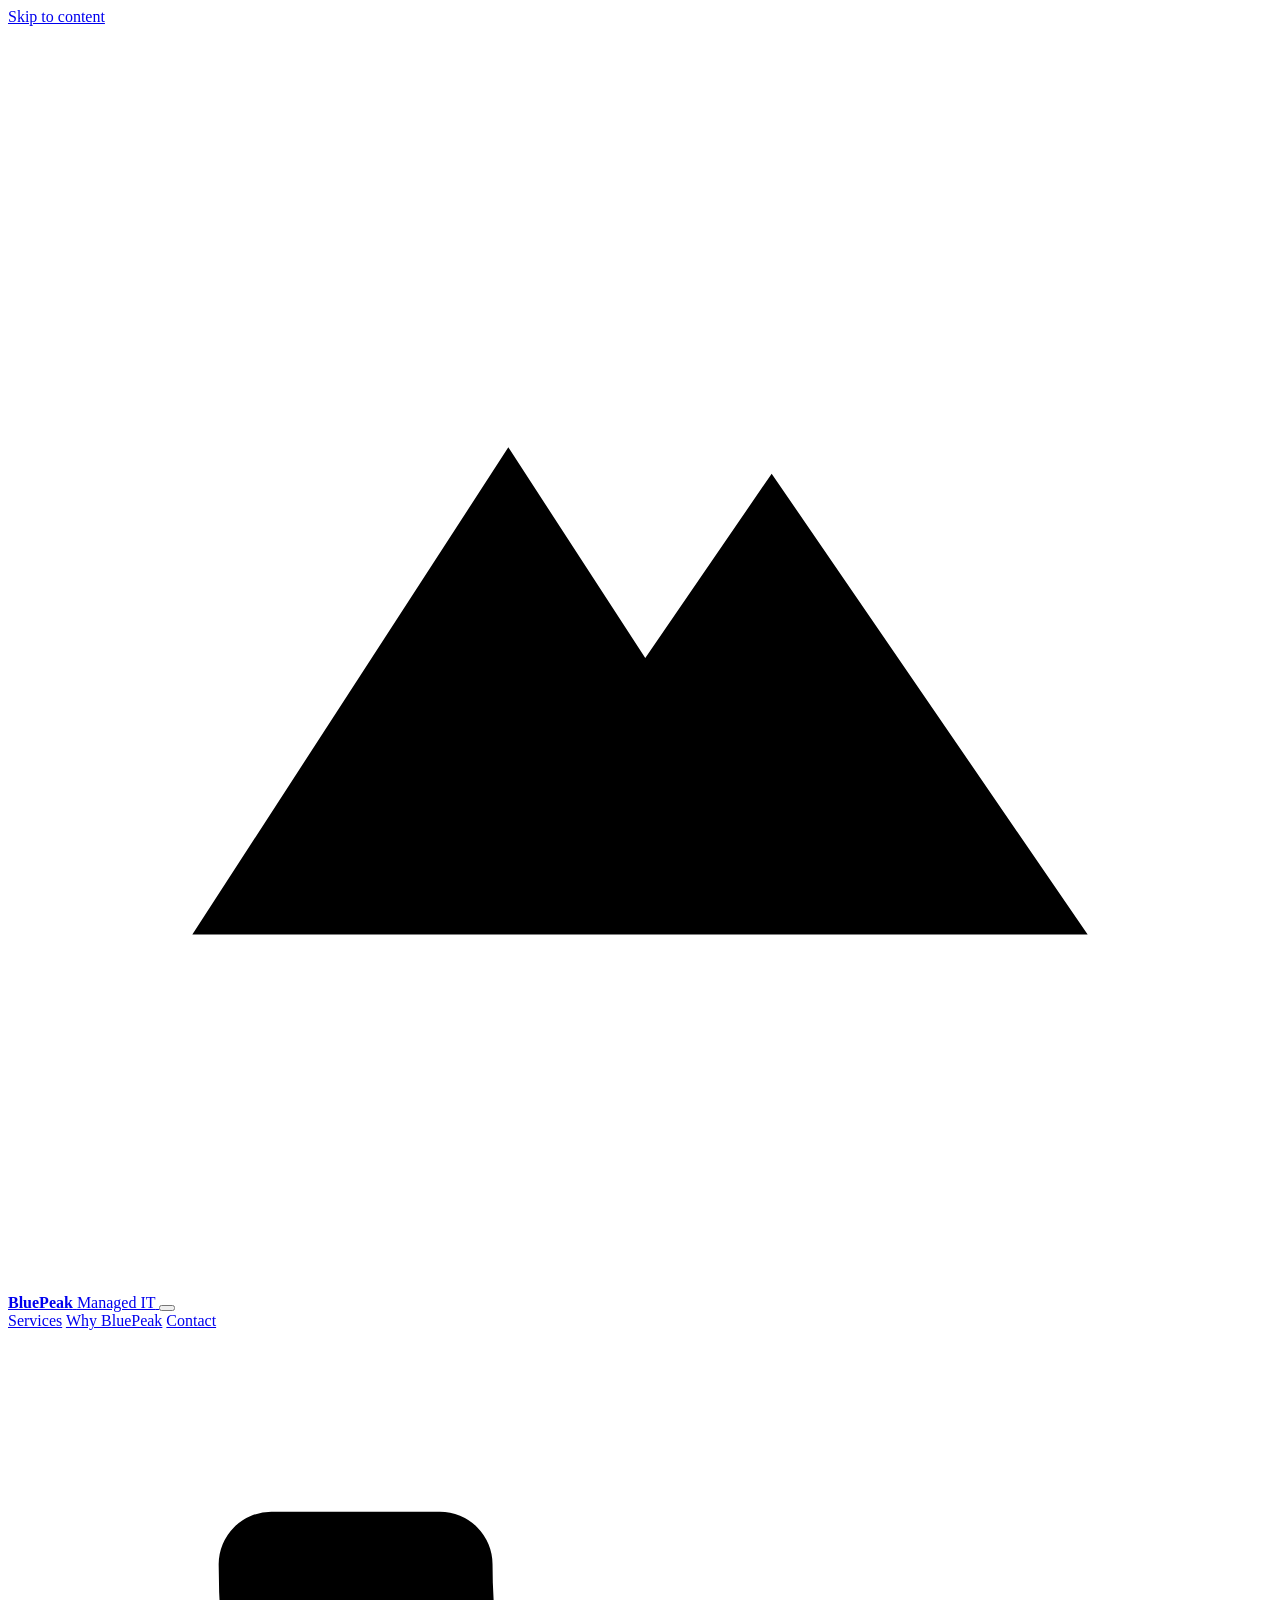
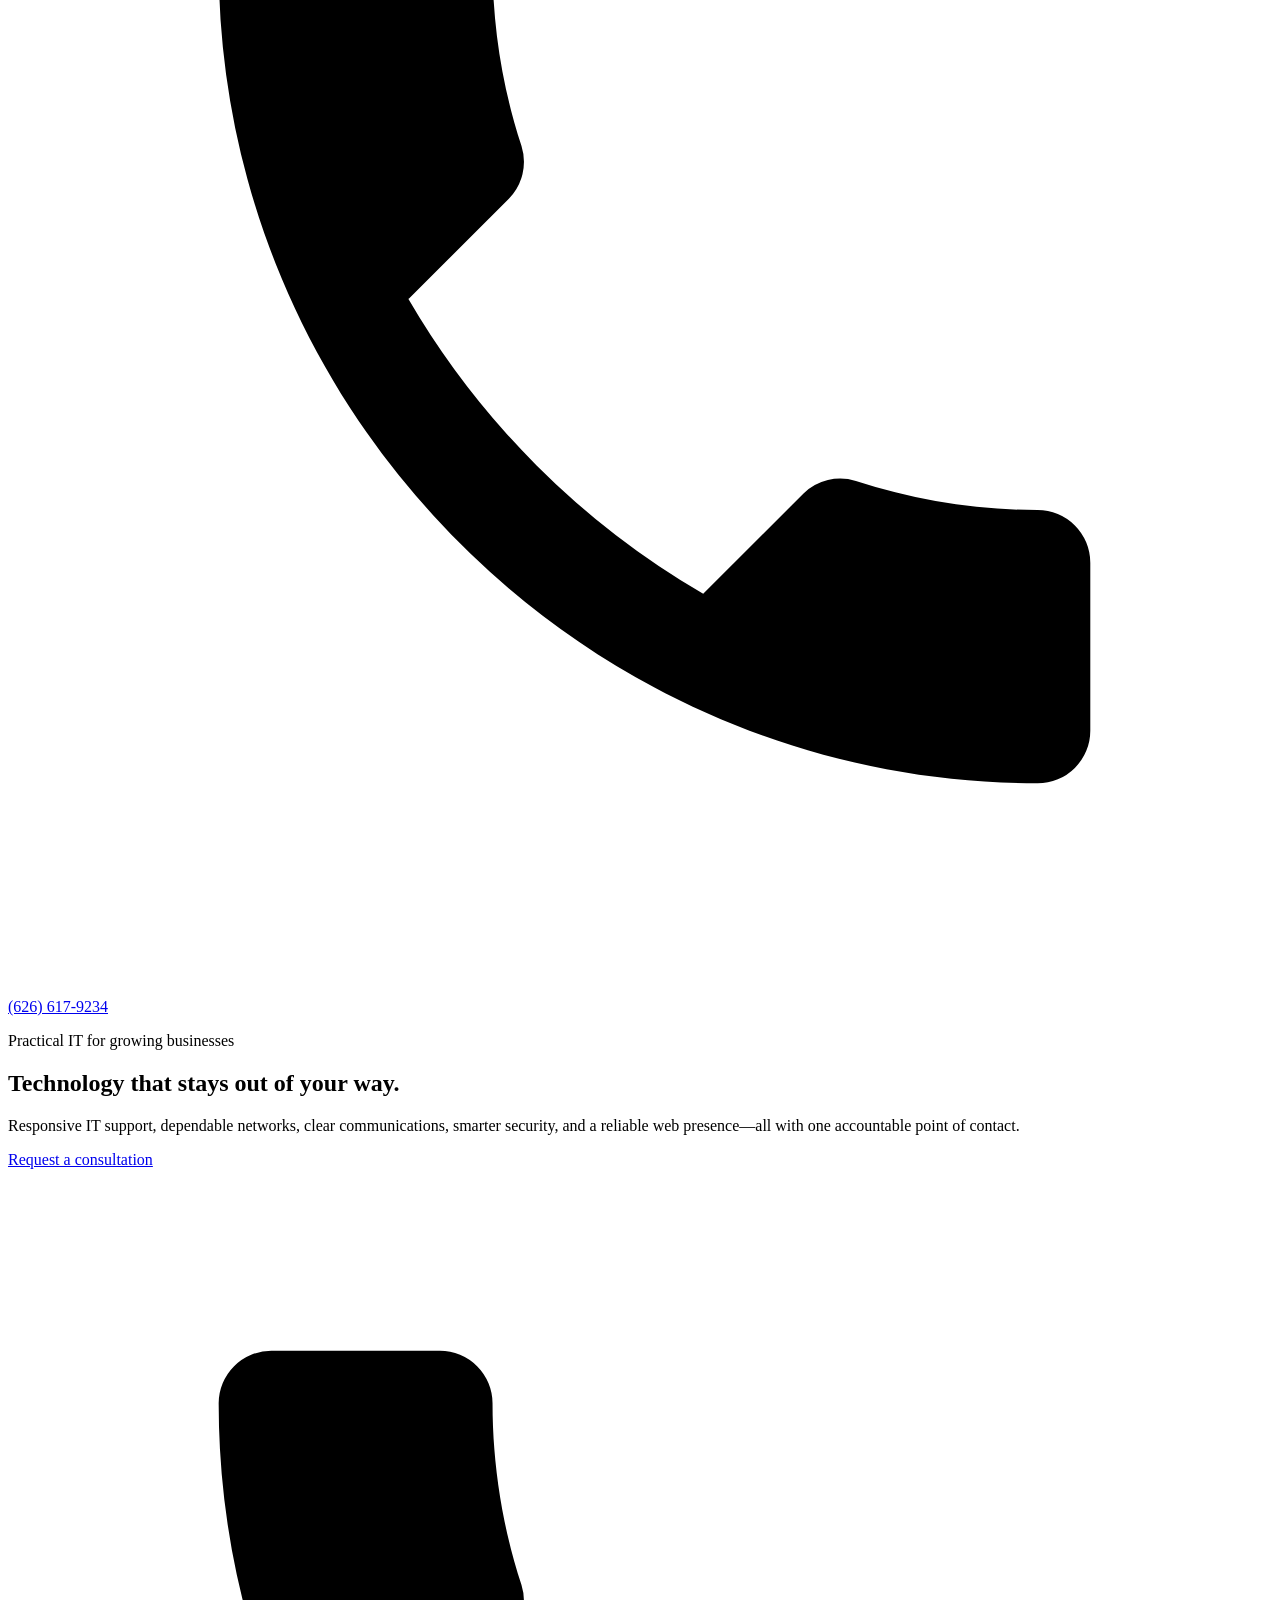
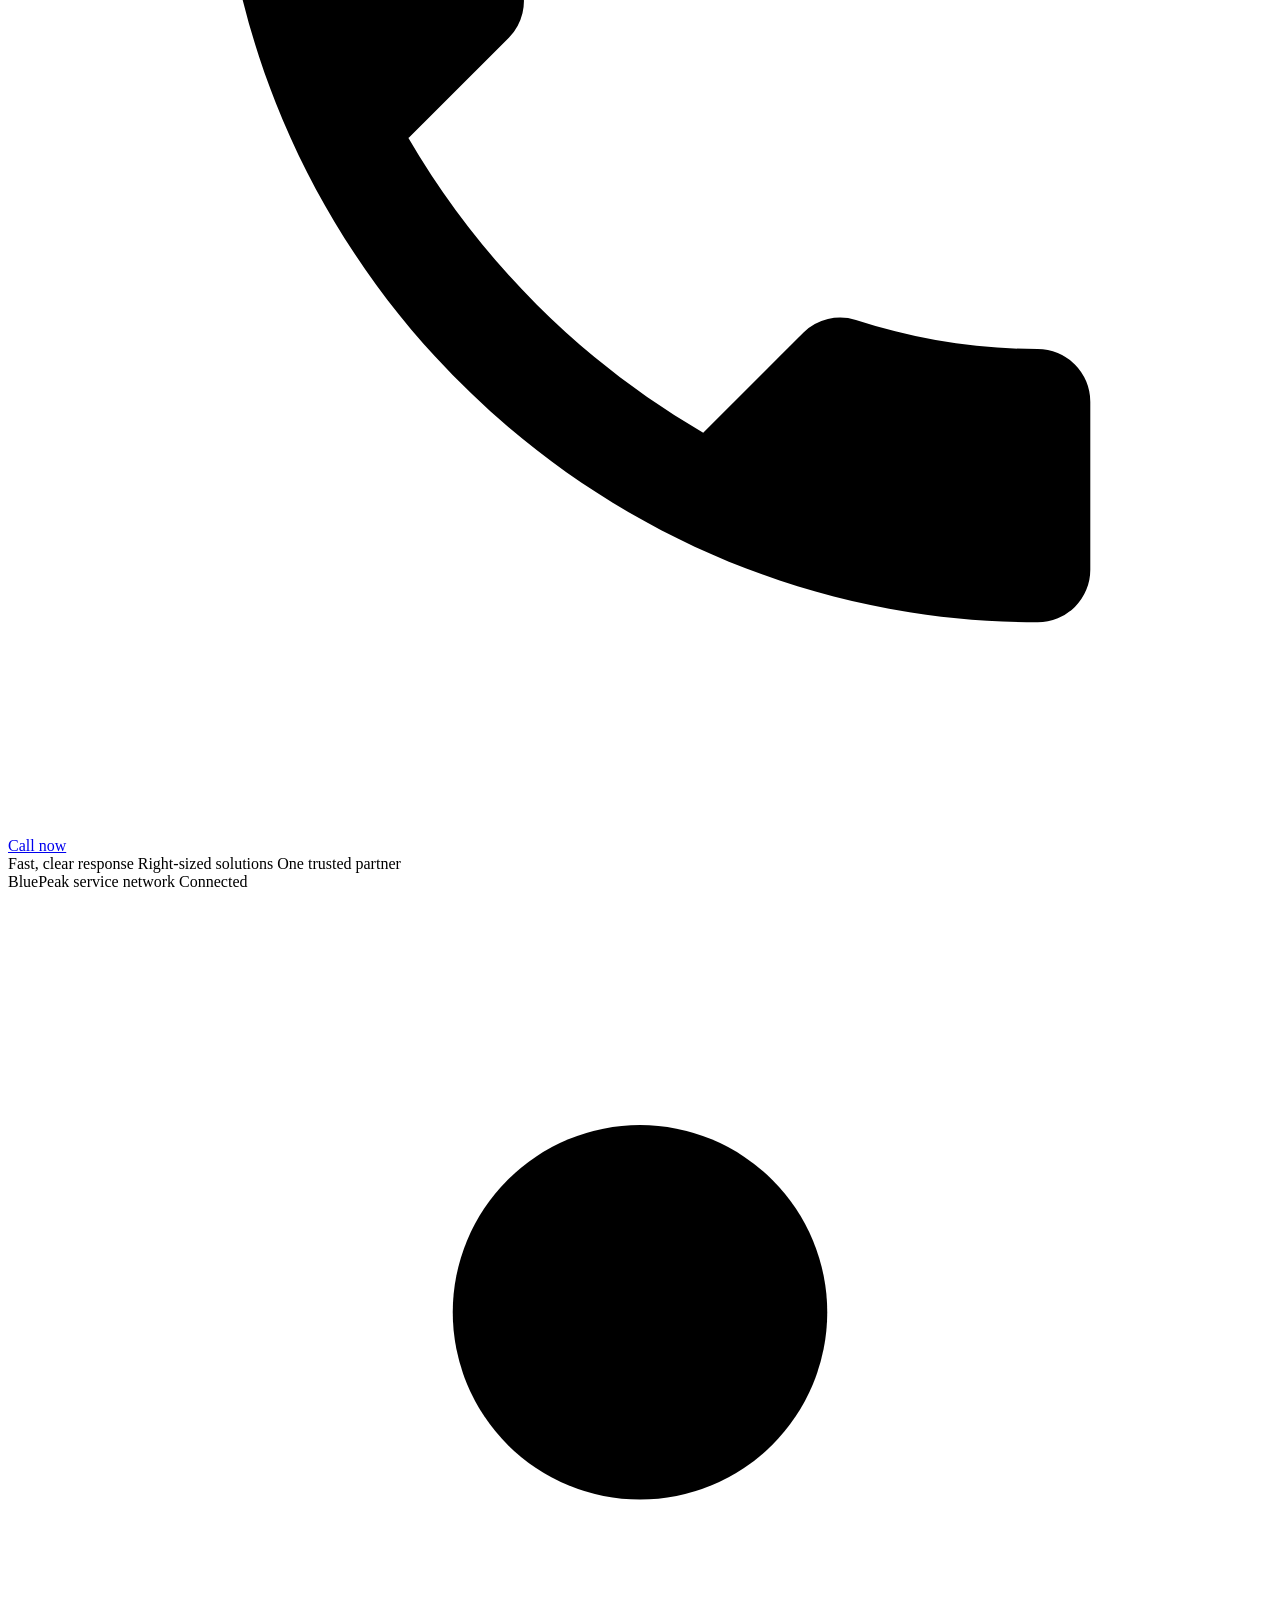
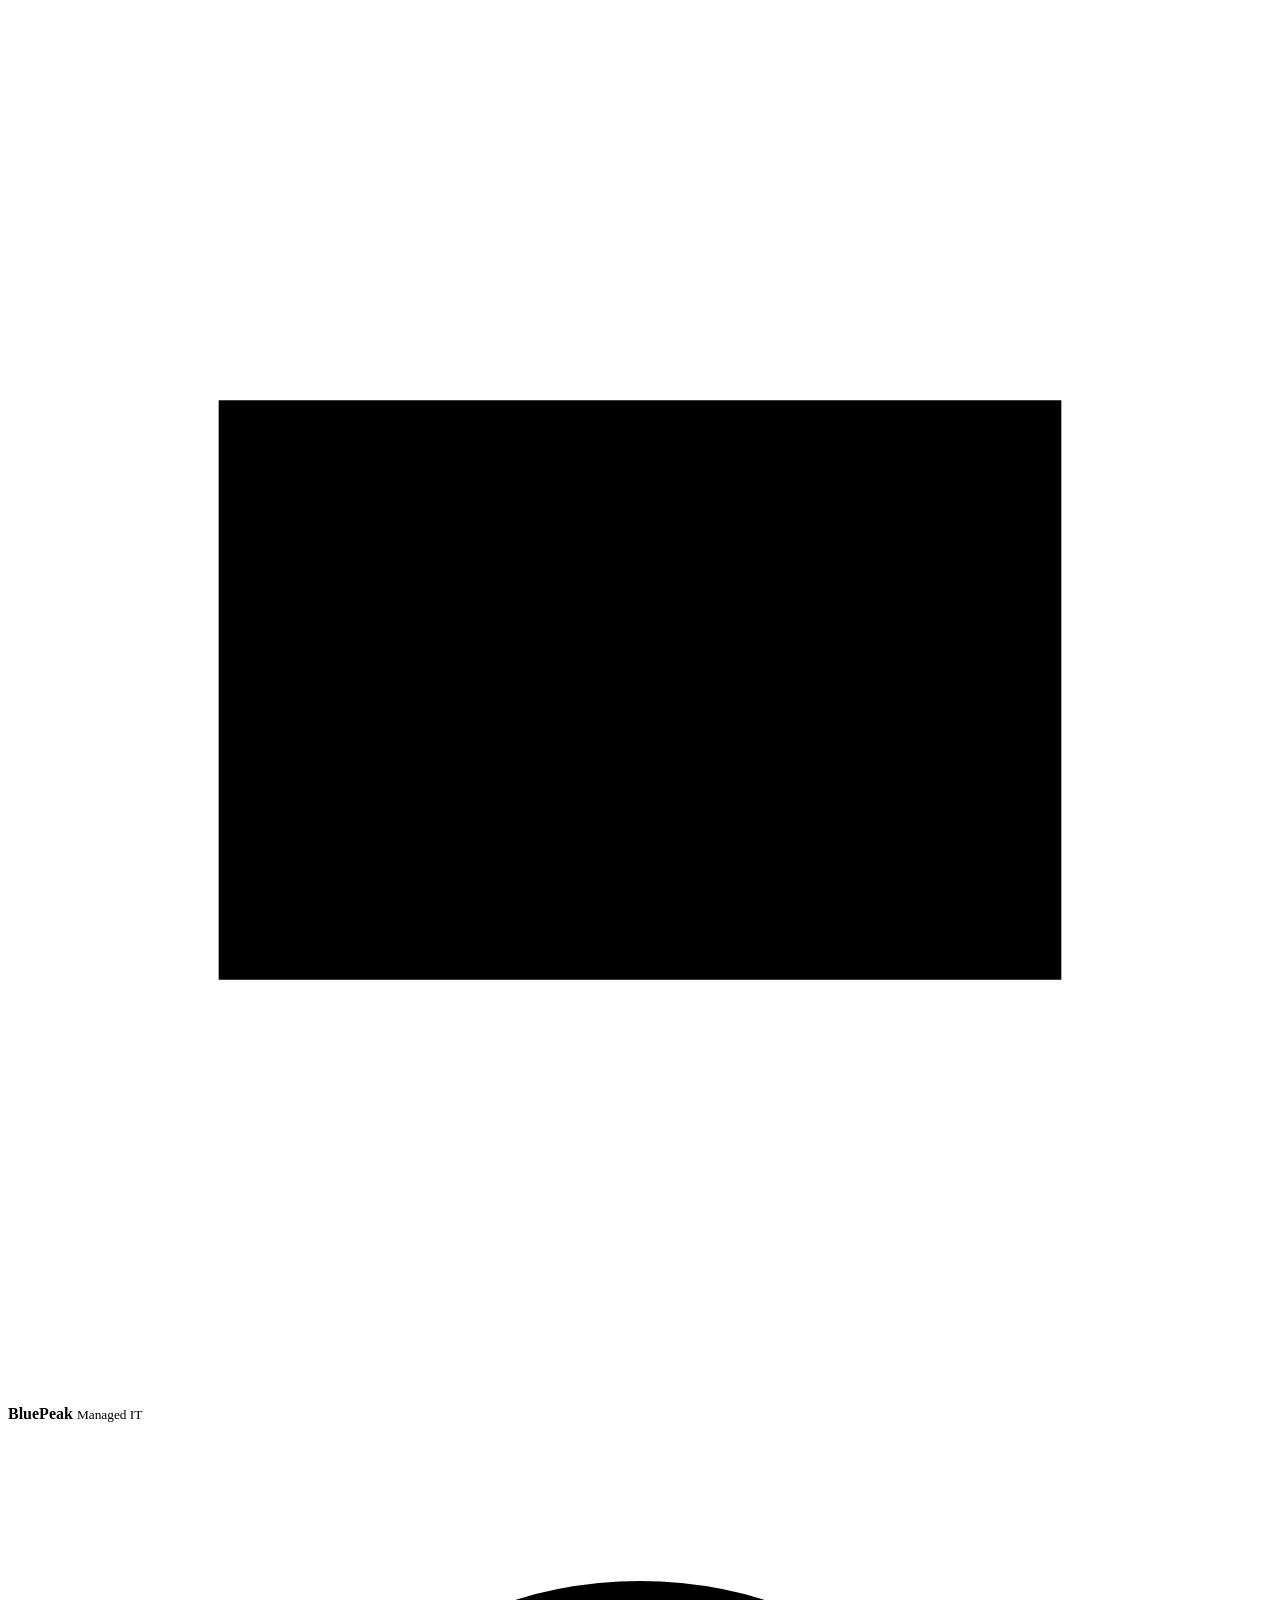
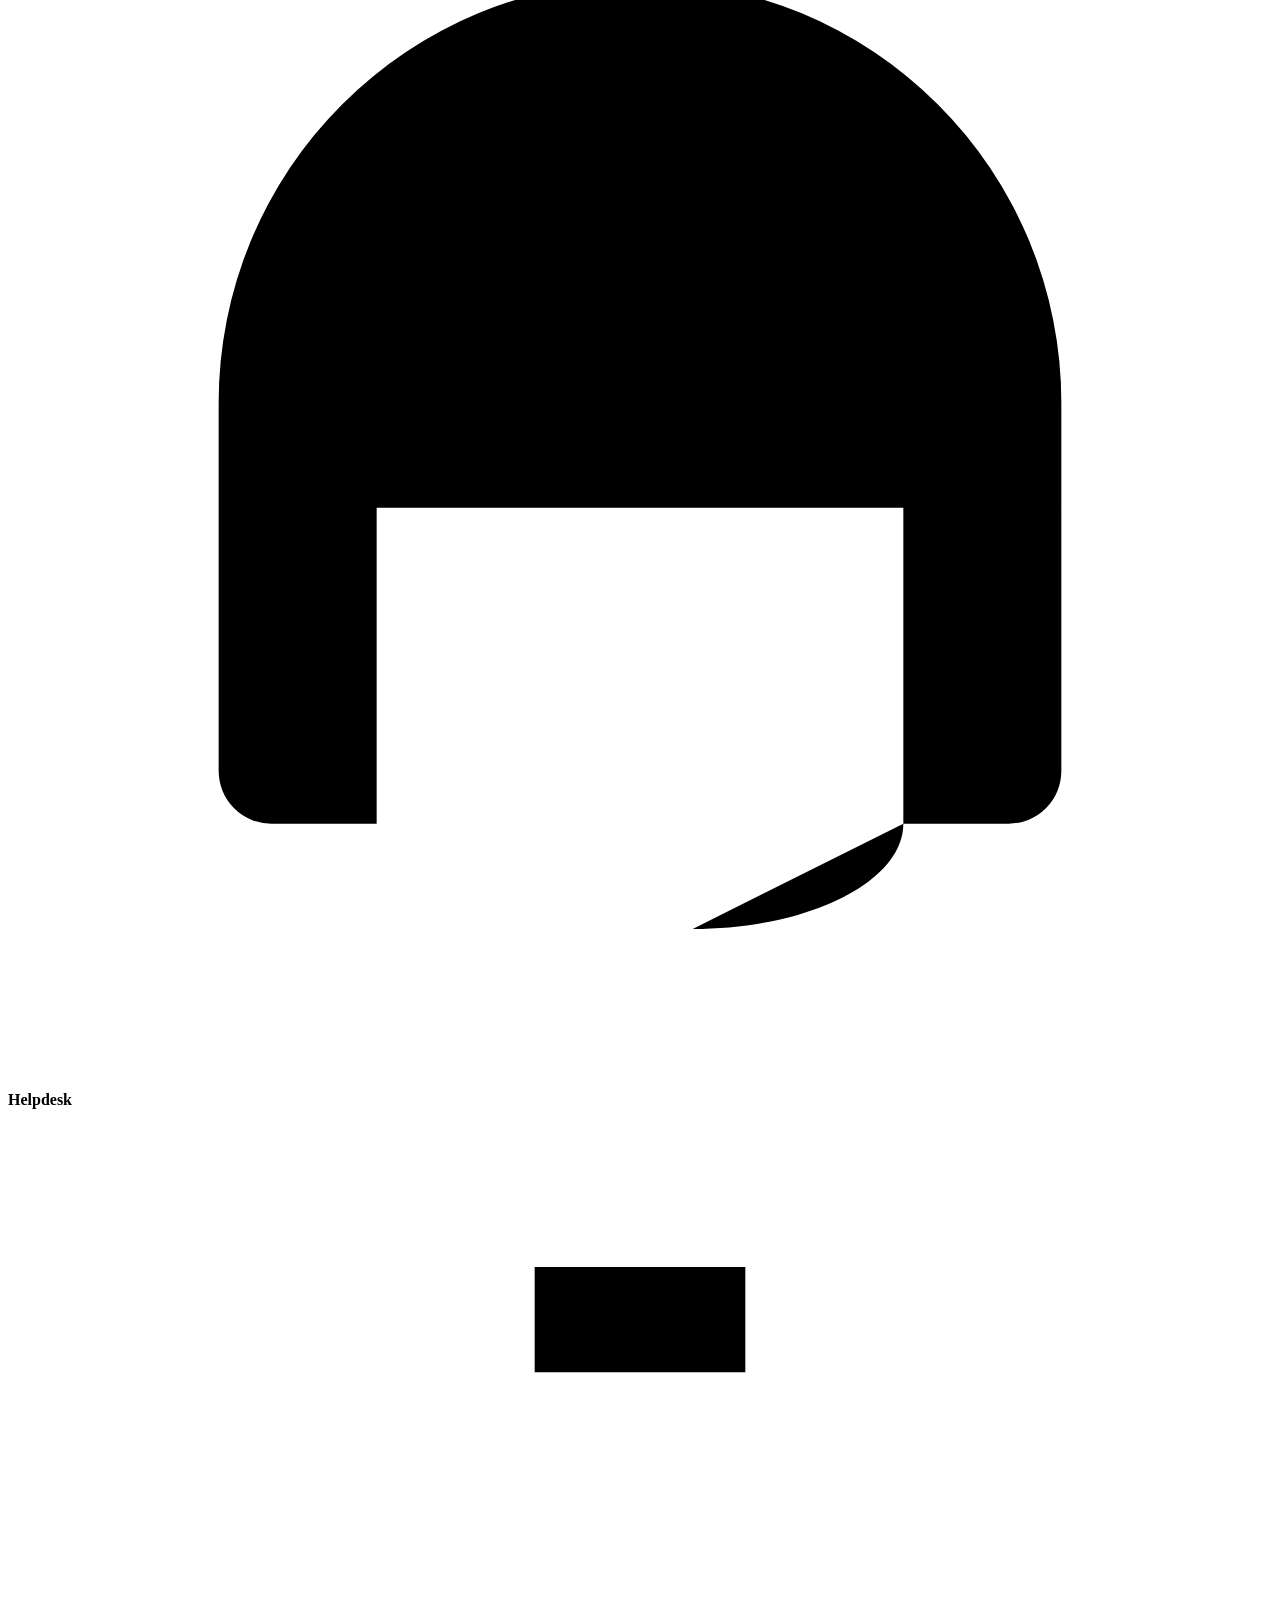
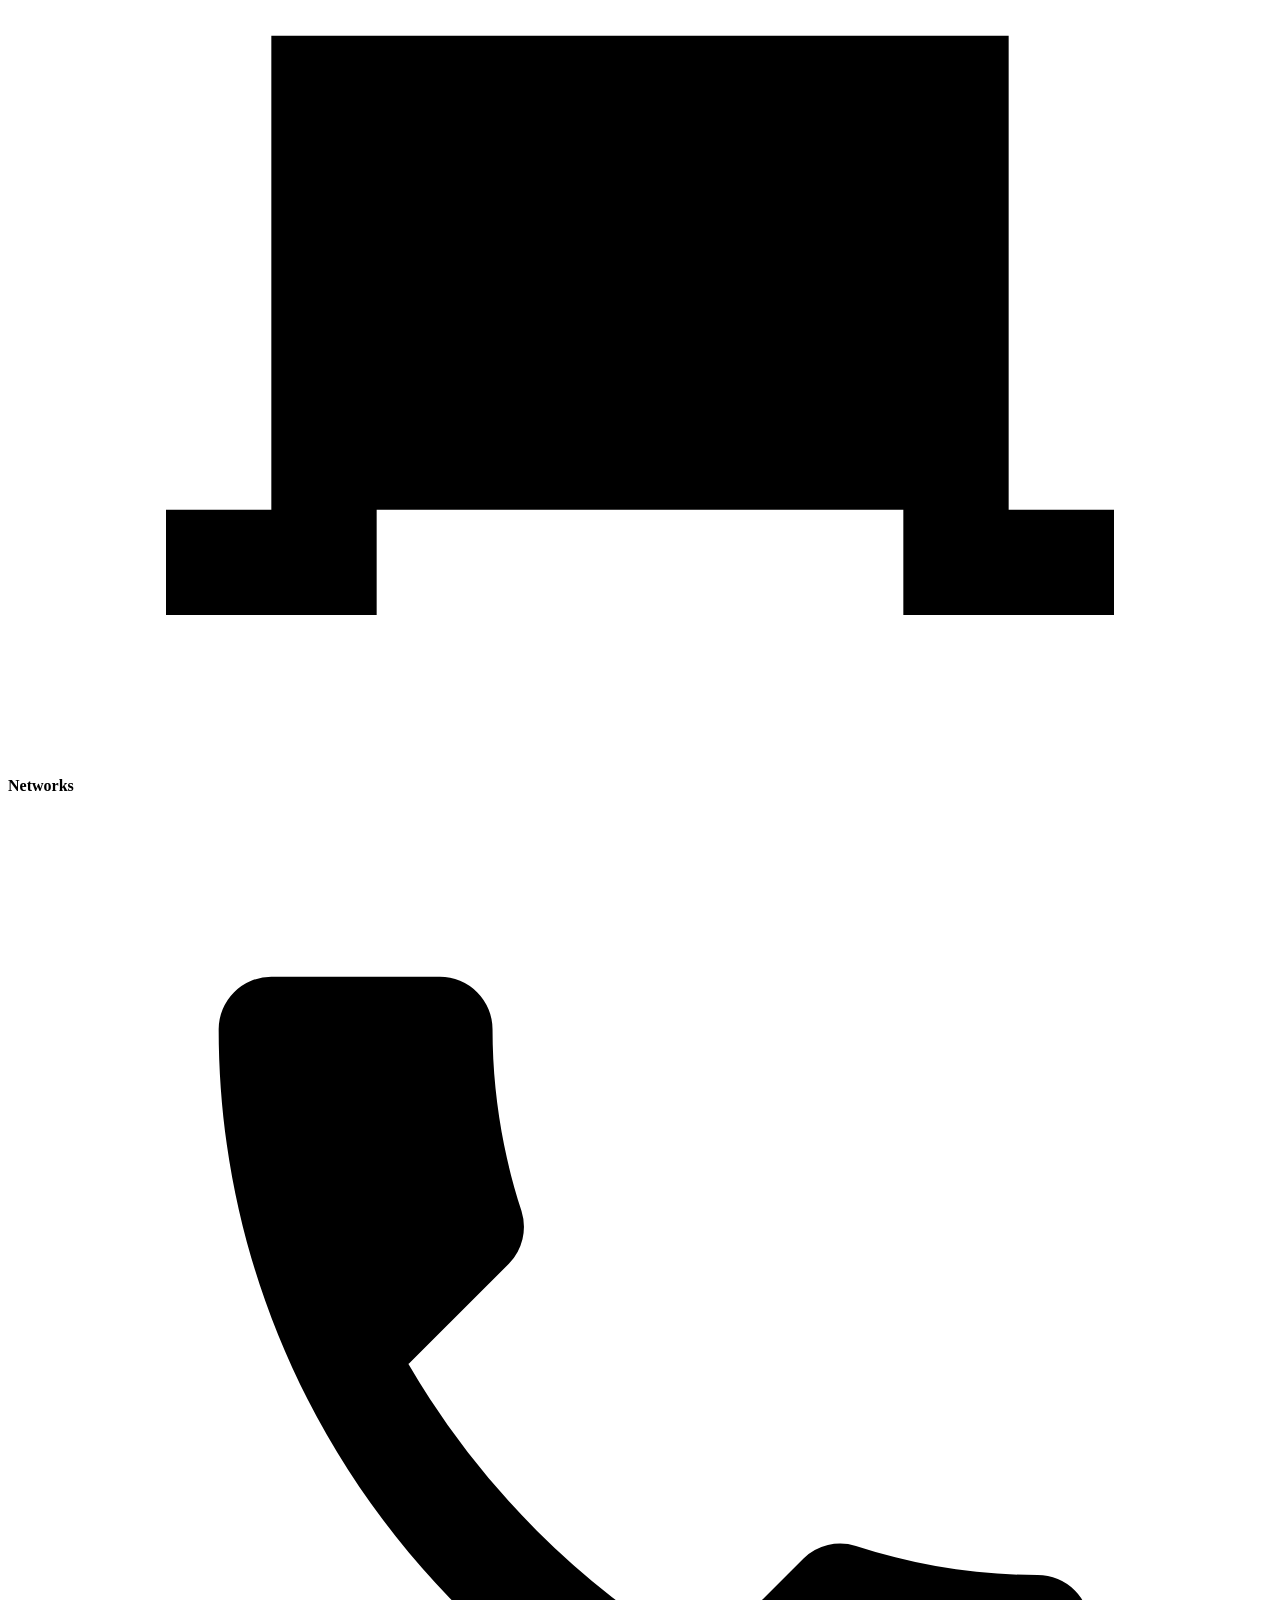
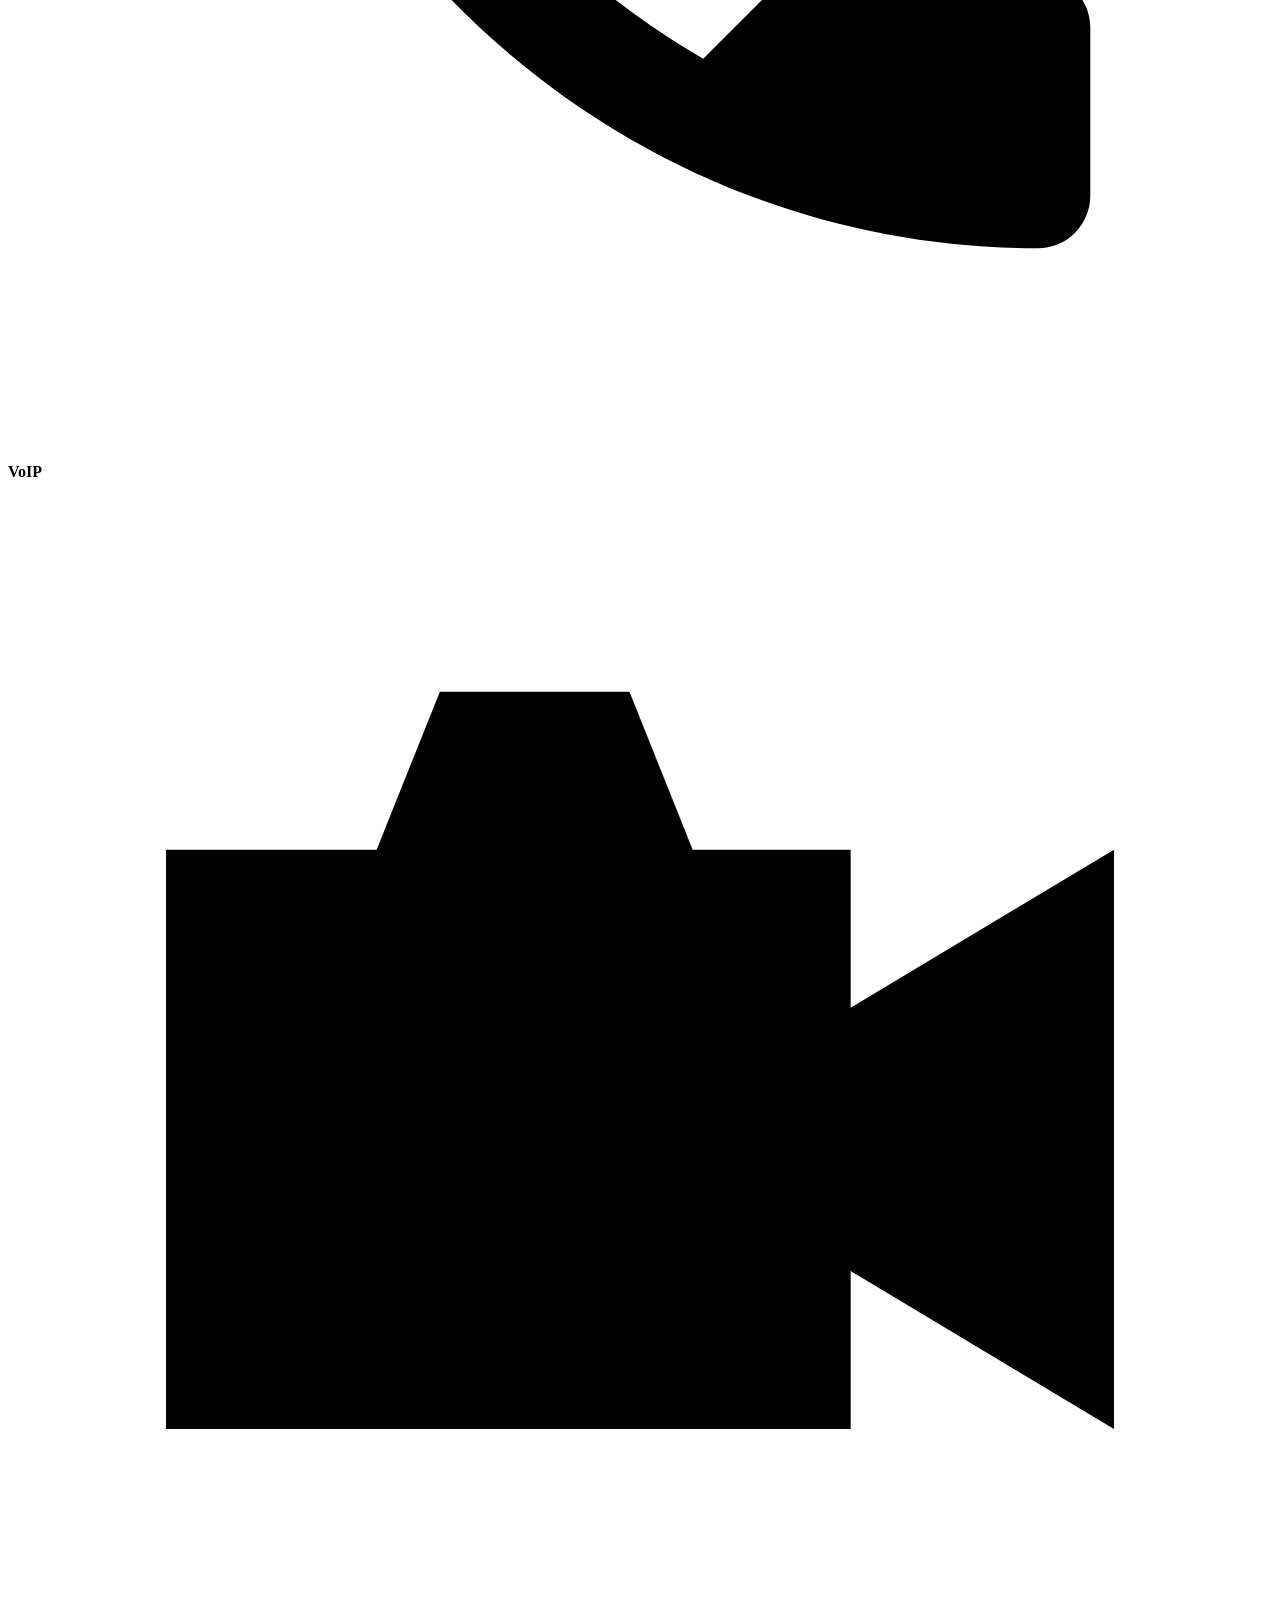
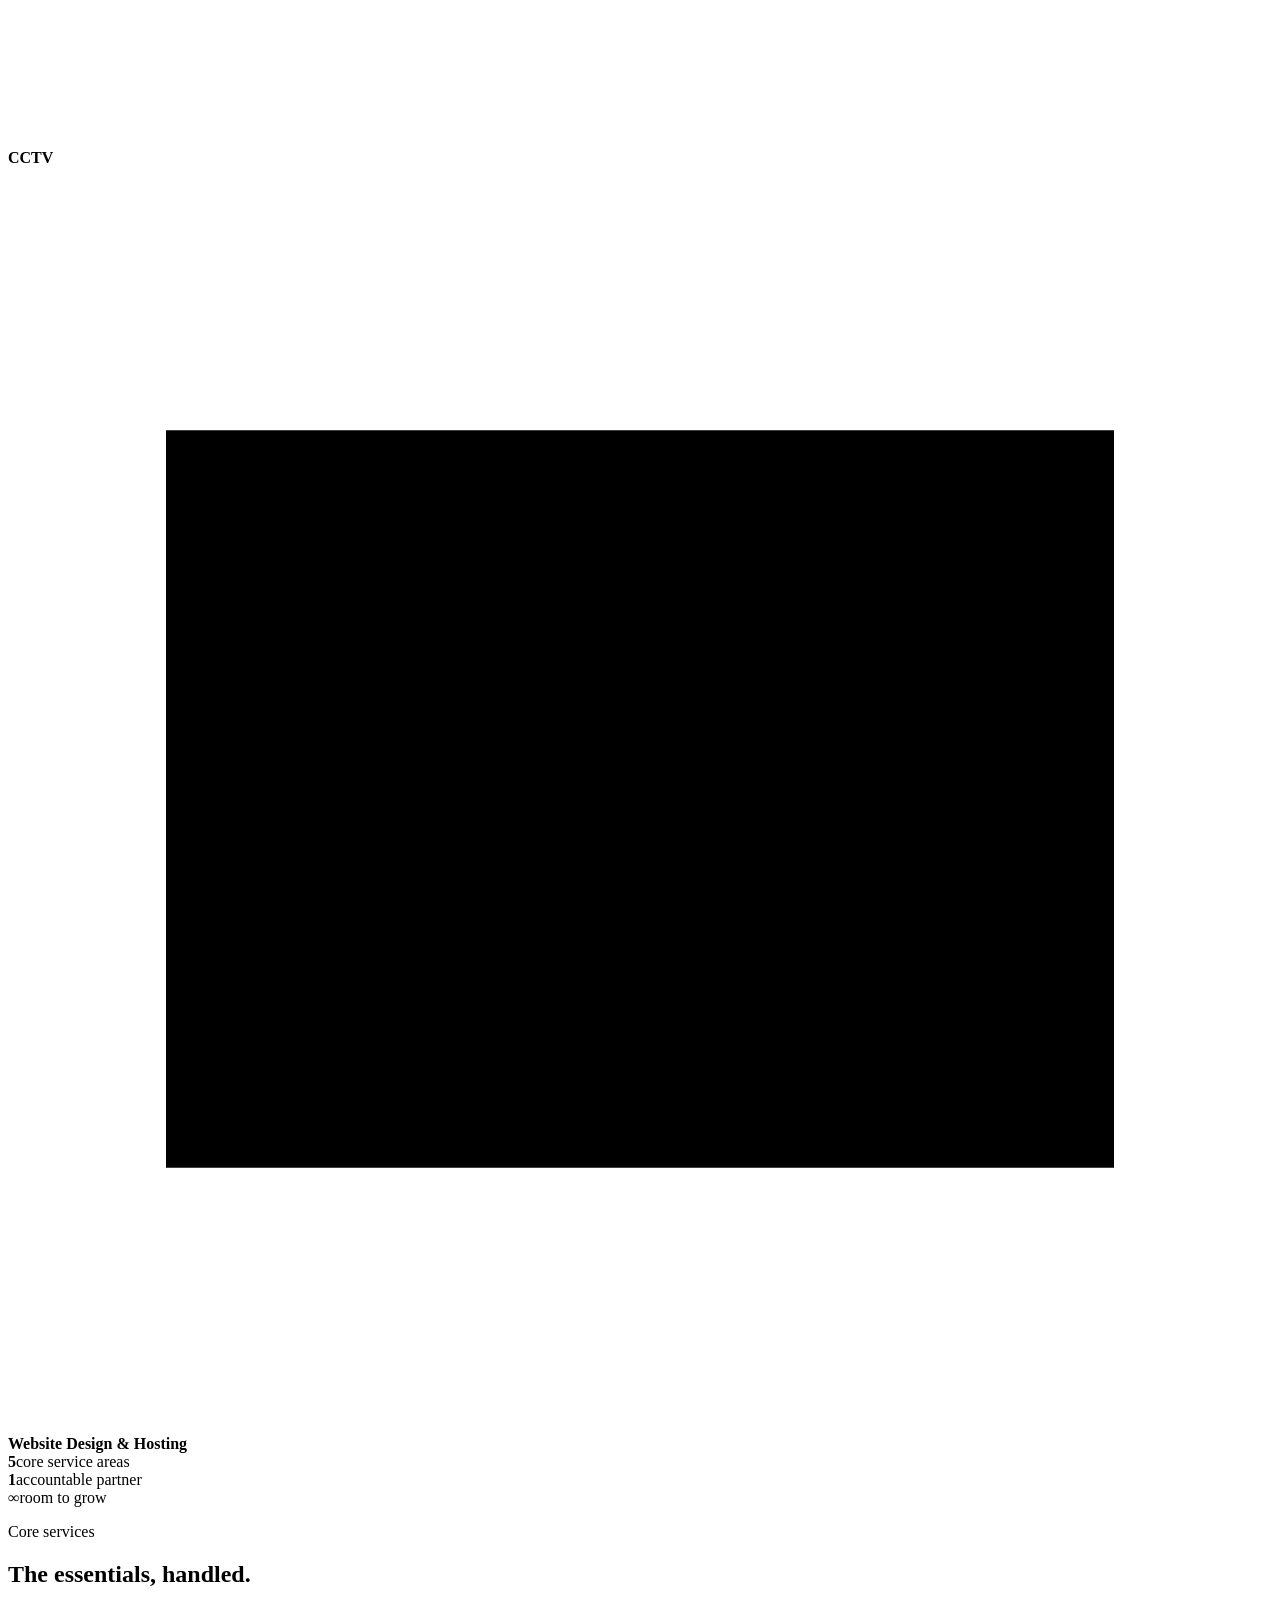
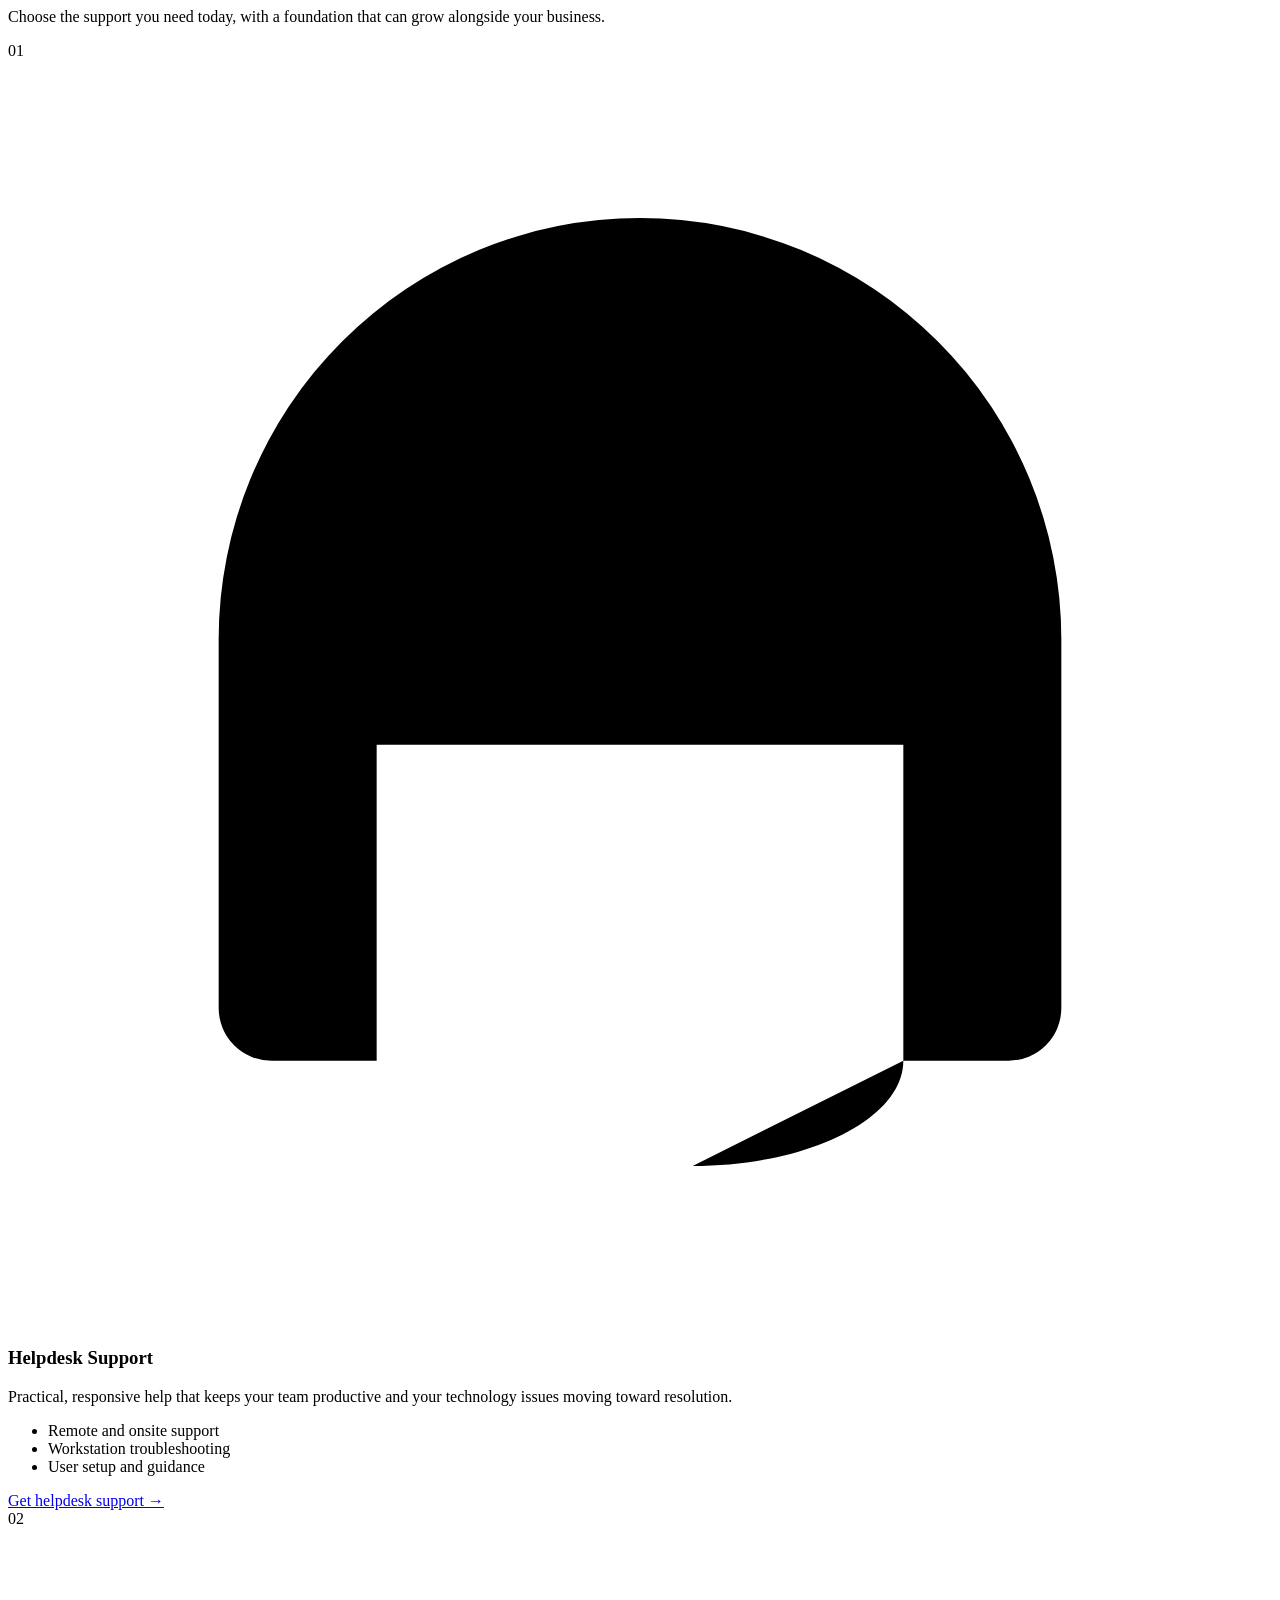
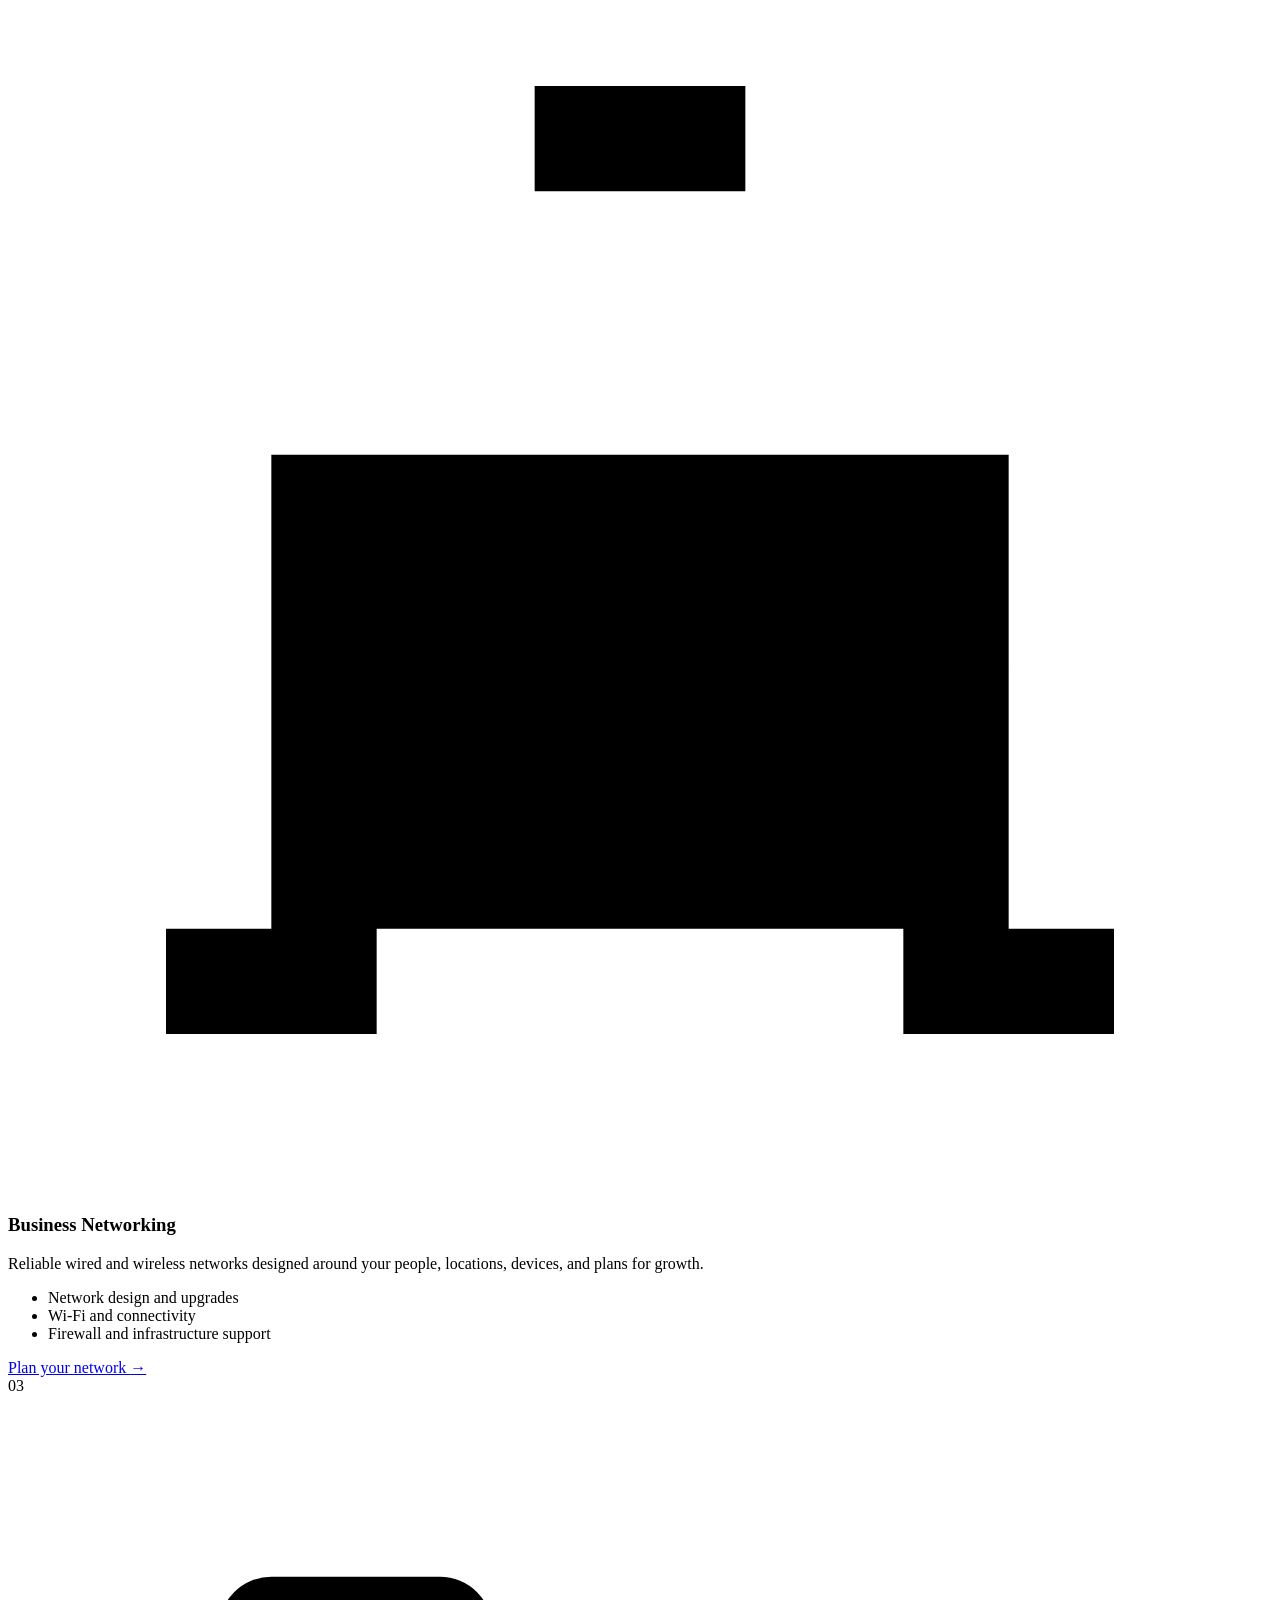
==== index.html @ f033c890 "Add BluePeak website" ====
<!doctype html>
<html lang="en">
  <head>
    <meta charset="UTF-8" />
    <meta name="viewport" content="width=device-width, initial-scale=1.0" />
    <meta
      name="description"
      content="BluePeak Managed IT LLC provides helpdesk, business networking, VoIP phones, CCTV/security cameras, and website design and hosting."
    />
    <meta name="theme-color" content="#07162d" />
    <title>BluePeak Managed IT LLC | Business Technology That Works</title>
    <link rel="icon" href="favicon.svg" type="image/svg+xml" />
    <link rel="alternate icon" href="favicon.ico" />
    <link rel="apple-touch-icon" href="apple-touch-icon.png" />
    <link rel="stylesheet" href="styles.css" />
    <script src="script.js" defer></script>
  </head>
  <body>
    <a class="skip-link" href="#main">Skip to content</a>

    <header class="site-header" id="top">
      <div class="shell nav-wrap">
        <a class="brand" href="#top" aria-label="BluePeak Managed IT home">
          <span class="brand-mark" aria-hidden="true">
            <svg viewBox="0 0 48 48" role="img">
              <path d="M7 34.5 19 16l5.2 8L29 17l12 17.5H7Z" />
              <path class="brand-signal" d="M13 34.5h28" />
            </svg>
          </span>
          <span class="brand-copy">
            <strong>BluePeak</strong>
            <span>Managed IT</span>
          </span>
        </a>

        <button
          class="nav-toggle"
          type="button"
          aria-expanded="false"
          aria-controls="primary-nav"
          aria-label="Open navigation"
        >
          <span></span><span></span><span></span>
        </button>

        <nav class="primary-nav" id="primary-nav" aria-label="Primary navigation">
          <a href="#services">Services</a>
          <a href="#approach">Why BluePeak</a>
          <a href="#contact">Contact</a>
          <a class="nav-call" href="tel:+16266179234">
            <svg viewBox="0 0 24 24" aria-hidden="true">
              <path d="M7.6 10.8a15.5 15.5 0 0 0 5.6 5.6l1.9-1.9a1 1 0 0 1 1-.24c1.1.36 2.27.55 3.45.55a1 1 0 0 1 1 1V19a1 1 0 0 1-1 1C11 20 4 13 4 4.45a1 1 0 0 1 1-1h3.2a1 1 0 0 1 1 1c0 1.18.19 2.35.55 3.45a1 1 0 0 1-.24 1l-1.9 1.9Z" />
            </svg>
            (626) 617-9234
          </a>
        </nav>
      </div>
    </header>

    <main id="main">
      <section class="hero" aria-labelledby="hero-title">
        <div class="hero-grid" aria-hidden="true"></div>
        <div class="shell hero-layout">
          <div class="hero-copy reveal">
            <p class="eyebrow"><span></span> Practical IT for growing businesses</p>
            <h1 id="hero-title">Technology that stays out of your way.</h1>
            <p class="hero-lede">
              Responsive IT support, dependable networks, clear communications, smarter security, and a reliable web presence—all with one accountable point of contact.
            </p>
            <div class="hero-actions">
              <a class="button button-primary" href="#contact">Request a consultation</a>
              <a class="button button-ghost" href="tel:+16266179234">
                <svg viewBox="0 0 24 24" aria-hidden="true">
                  <path d="M7.6 10.8a15.5 15.5 0 0 0 5.6 5.6l1.9-1.9a1 1 0 0 1 1-.24c1.1.36 2.27.55 3.45.55a1 1 0 0 1 1 1V19a1 1 0 0 1-1 1C11 20 4 13 4 4.45a1 1 0 0 1 1-1h3.2a1 1 0 0 1 1 1c0 1.18.19 2.35.55 3.45a1 1 0 0 1-.24 1l-1.9 1.9Z" />
                </svg>
                Call now
              </a>
            </div>
            <div class="trust-row" aria-label="BluePeak benefits">
              <span><i aria-hidden="true"></i> Fast, clear response</span>
              <span><i aria-hidden="true"></i> Right-sized solutions</span>
              <span><i aria-hidden="true"></i> One trusted partner</span>
            </div>
          </div>

          <div class="network-card reveal" aria-label="Connected business technology overview">
            <div class="network-card-top">
              <span>BluePeak service network</span>
              <span class="status"><i></i> Connected</span>
            </div>
            <div class="network-map">
              <svg viewBox="0 0 540 360" aria-hidden="true">
                <defs>
                  <linearGradient id="lineFade" x1="0" x2="1">
                    <stop offset="0" stop-color="#26a8ff" stop-opacity=".25" />
                    <stop offset=".5" stop-color="#26a8ff" stop-opacity=".95" />
                    <stop offset="1" stop-color="#76d3ff" stop-opacity=".25" />
                  </linearGradient>
                </defs>
                <path class="network-line" d="M270 180 120 88M270 180 420 88M270 180 120 245M270 180 420 245M270 180 270 315" />
                <circle class="signal-ring ring-one" cx="270" cy="180" r="54" />
                <circle class="signal-ring ring-two" cx="270" cy="180" r="80" />
              </svg>
              <div class="network-node hub">
                <span class="node-icon">
                  <svg viewBox="0 0 24 24" aria-hidden="true"><path d="M4 5h16v11H4zM8 20h8M12 16v4" /></svg>
                </span>
                <strong>BluePeak</strong>
                <small>Managed IT</small>
              </div>
              <div class="network-node node-helpdesk"><span class="node-icon"><svg viewBox="0 0 24 24" aria-hidden="true"><path d="M4 13v-2a8 8 0 0 1 16 0v2M4 13h3v6H5a1 1 0 0 1-1-1v-5ZM20 13h-3v6h2a1 1 0 0 0 1-1v-5ZM17 19c0 1.1-1.8 2-4 2" /></svg></span><strong>Helpdesk</strong></div>
              <div class="network-node node-network"><span class="node-icon"><svg viewBox="0 0 24 24" aria-hidden="true"><path d="M12 5v5M5 19v-5h14v5M5 14v-4h14v4M3 19h4v2H3zM10 3h4v2h-4zM17 19h4v2h-4z" /></svg></span><strong>Networks</strong></div>
              <div class="network-node node-phone"><span class="node-icon"><svg viewBox="0 0 24 24" aria-hidden="true"><path d="M7.6 10.8a15.5 15.5 0 0 0 5.6 5.6l1.9-1.9a1 1 0 0 1 1-.24c1.1.36 2.27.55 3.45.55a1 1 0 0 1 1 1V19a1 1 0 0 1-1 1C11 20 4 13 4 4.45a1 1 0 0 1 1-1h3.2a1 1 0 0 1 1 1c0 1.18.19 2.35.55 3.45a1 1 0 0 1-.24 1l-1.9 1.9Z" /></svg></span><strong>VoIP</strong></div>
              <div class="network-node node-camera"><span class="node-icon"><svg viewBox="0 0 24 24" aria-hidden="true"><path d="M3 7h13v11H3zM16 10l5-3v11l-5-3zM7 7l1.2-3h3.6L13 7" /></svg></span><strong>CCTV</strong></div>
              <div class="network-node node-website"><span class="node-icon"><svg viewBox="0 0 24 24" aria-hidden="true"><path d="M3 5h18v14H3zM3 9h18M7 22h10M12 19v3M6 7h.01M9 7h.01" /></svg></span><strong>Website Design &amp; Hosting</strong></div>
            </div>
            <div class="network-metrics">
              <div><strong>5</strong><span>core service areas</span></div>
              <div><strong>1</strong><span>accountable partner</span></div>
              <div><strong>∞</strong><span>room to grow</span></div>
            </div>
          </div>
        </div>
      </section>

      <section class="services section" id="services" aria-labelledby="services-title">
        <div class="shell">
          <div class="section-heading reveal">
            <div>
              <p class="eyebrow dark"><span></span> Core services</p>
              <h2 id="services-title">The essentials, handled.</h2>
            </div>
            <p>Choose the support you need today, with a foundation that can grow alongside your business.</p>
          </div>

          <div class="service-grid">
            <article class="service-card reveal">
              <div class="service-number">01</div>
              <div class="service-icon"><svg viewBox="0 0 24 24" aria-hidden="true"><path d="M4 13v-2a8 8 0 0 1 16 0v2M4 13h3v6H5a1 1 0 0 1-1-1v-5ZM20 13h-3v6h2a1 1 0 0 0 1-1v-5ZM17 19c0 1.1-1.8 2-4 2" /></svg></div>
              <h3>Helpdesk Support</h3>
              <p>Practical, responsive help that keeps your team productive and your technology issues moving toward resolution.</p>
              <ul>
                <li>Remote and onsite support</li>
                <li>Workstation troubleshooting</li>
                <li>User setup and guidance</li>
              </ul>
              <a href="#contact" data-service="Helpdesk Support">Get helpdesk support <span aria-hidden="true">→</span></a>
            </article>

            <article class="service-card reveal">
              <div class="service-number">02</div>
              <div class="service-icon"><svg viewBox="0 0 24 24" aria-hidden="true"><path d="M12 5v5M5 19v-5h14v5M5 14v-4h14v4M3 19h4v2H3zM10 3h4v2h-4zM17 19h4v2h-4z" /></svg></div>
              <h3>Business Networking</h3>
              <p>Reliable wired and wireless networks designed around your people, locations, devices, and plans for growth.</p>
              <ul>
                <li>Network design and upgrades</li>
                <li>Wi-Fi and connectivity</li>
                <li>Firewall and infrastructure support</li>
              </ul>
              <a href="#contact" data-service="Business Networking">Plan your network <span aria-hidden="true">→</span></a>
            </article>

            <article class="service-card reveal">
              <div class="service-number">03</div>
              <div class="service-icon"><svg viewBox="0 0 24 24" aria-hidden="true"><path d="M7.6 10.8a15.5 15.5 0 0 0 5.6 5.6l1.9-1.9a1 1 0 0 1 1-.24c1.1.36 2.27.55 3.45.55a1 1 0 0 1 1 1V19a1 1 0 0 1-1 1C11 20 4 13 4 4.45a1 1 0 0 1 1-1h3.2a1 1 0 0 1 1 1c0 1.18.19 2.35.55 3.45a1 1 0 0 1-.24 1l-1.9 1.9Z" /></svg></div>
              <h3>VoIP Phone Systems</h3>
              <p>Flexible business calling that helps your team stay reachable in the office, on the road, or working remotely.</p>
              <ul>
                <li>System planning and setup</li>
                <li>Call flow configuration</li>
                <li>Phone and user support</li>
              </ul>
              <a href="#contact" data-service="VoIP Phone Systems">Improve business calling <span aria-hidden="true">→</span></a>
            </article>

            <article class="service-card reveal">
              <div class="service-number">04</div>
              <div class="service-icon"><svg viewBox="0 0 24 24" aria-hidden="true"><path d="M3 7h13v11H3zM16 10l5-3v11l-5-3zM7 7l1.2-3h3.6L13 7" /></svg></div>
              <h3>CCTV &amp; Security Cameras</h3>
              <p>Thoughtful camera coverage and dependable recording solutions that make it easier to keep an eye on your property.</p>
              <ul>
                <li>Camera system design</li>
                <li>Installation and configuration</li>
                <li>Remote viewing and support</li>
              </ul>
              <a href="#contact" data-service="CCTV & Security Cameras">Discuss camera coverage <span aria-hidden="true">→</span></a>
            </article>

            <article class="service-card reveal">
              <div class="service-number">05</div>
              <div class="service-icon"><svg viewBox="0 0 24 24" aria-hidden="true"><path d="M3 5h18v13H3zM8 22h8M12 18v4M3 9h18M6 7h.01M9 7h.01" /></svg></div>
              <h3>Website Design &amp; Hosting</h3>
              <p>Professional websites and reliable hosting that help customers find you and keep your business online.</p>
              <ul>
                <li>Responsive website design</li>
                <li>Hosting setup and management</li>
                <li>Updates and ongoing support</li>
              </ul>
              <a href="#contact" data-service="Website Design & Hosting">Discuss your website <span aria-hidden="true">→</span></a>
            </article>
          </div>
        </div>
      </section>

      <section class="contact-section" id="approach" aria-labelledby="approach-title">
        <div class="shell contact-shell">
          <div class="approach reveal">
            <p class="eyebrow"><span></span> The BluePeak approach</p>
            <h2 id="approach-title">Straight answers. Sensible solutions. Personal accountability.</h2>
            <p class="approach-intro">Your business needs technology that supports the work—not another layer of complexity. BluePeak starts with what you need, explains the options clearly, and follows through.</p>

            <div class="approach-steps">
              <div>
                <span>01</span>
                <p><strong>Listen</strong>Understand the issue, priorities, and environment.</p>
              </div>
              <div>
                <span>02</span>
                <p><strong>Solve</strong>Recommend a practical path and put it in place.</p>
              </div>
              <div>
                <span>03</span>
                <p><strong>Support</strong>Stay available as your technology and team evolve.</p>
              </div>
            </div>
          </div>

          <div class="contact-card reveal" id="contact">
            <div class="contact-card-head">
              <p class="eyebrow dark"><span></span> Start a conversation</p>
              <h2>How can BluePeak help?</h2>
              <p>Tell us what you’re working through. We’ll follow up to understand the need and discuss the right next step.</p>
            </div>

            <form id="contact-form">
              <div class="field-row">
                <label>
                  <span>Name</span>
                  <input type="text" name="name" autocomplete="name" required placeholder="Your name" />
                </label>
                <label>
                  <span>Company</span>
                  <input type="text" name="company" autocomplete="organization" placeholder="Company name" />
                </label>
              </div>
              <label>
                <span>What do you need help with?</span>
                <select name="service" id="service-select" required>
                  <option value="" disabled selected>Select a service</option>
                  <option>Helpdesk Support</option>
                  <option>Business Networking</option>
                  <option>VoIP Phone Systems</option>
                  <option>CCTV &amp; Security Cameras</option>
                  <option>Website Design &amp; Hosting</option>
                  <option>Not sure yet</option>
                </select>
              </label>
              <label>
                <span>Briefly describe your need</span>
                <textarea name="message" rows="4" required placeholder="What would you like to improve or fix?"></textarea>
              </label>
              <button class="button button-primary submit-button" type="submit">
                Start my request
                <span aria-hidden="true">→</span>
              </button>
              <p class="form-note">Submitting opens your email app with the details ready to send.</p>
            </form>

            <div class="direct-contact">
              <span>Prefer to reach out directly?</span>
              <div>
                <a href="tel:+16266179234">(626) 617-9234</a>
                <a href="mailto:bluepeak.managed@gmail.com">bluepeak.managed@gmail.com</a>
              </div>
            </div>
          </div>
        </div>
      </section>
    </main>

    <footer class="site-footer">
      <div class="shell footer-inner">
        <a class="brand footer-brand" href="#top" aria-label="BluePeak Managed IT home">
          <span class="brand-mark" aria-hidden="true">
            <svg viewBox="0 0 48 48"><path d="M7 34.5 19 16l5.2 8L29 17l12 17.5H7Z" /><path class="brand-signal" d="M13 34.5h28" /></svg>
          </span>
          <span class="brand-copy"><strong>BluePeak</strong><span>Managed IT</span></span>
        </a>
        <p>Dependable technology. Personal service.</p>
        <p>© <span id="year"></span> BluePeak Managed IT LLC</p>
      </div>
    </footer>
  </body>
</html>
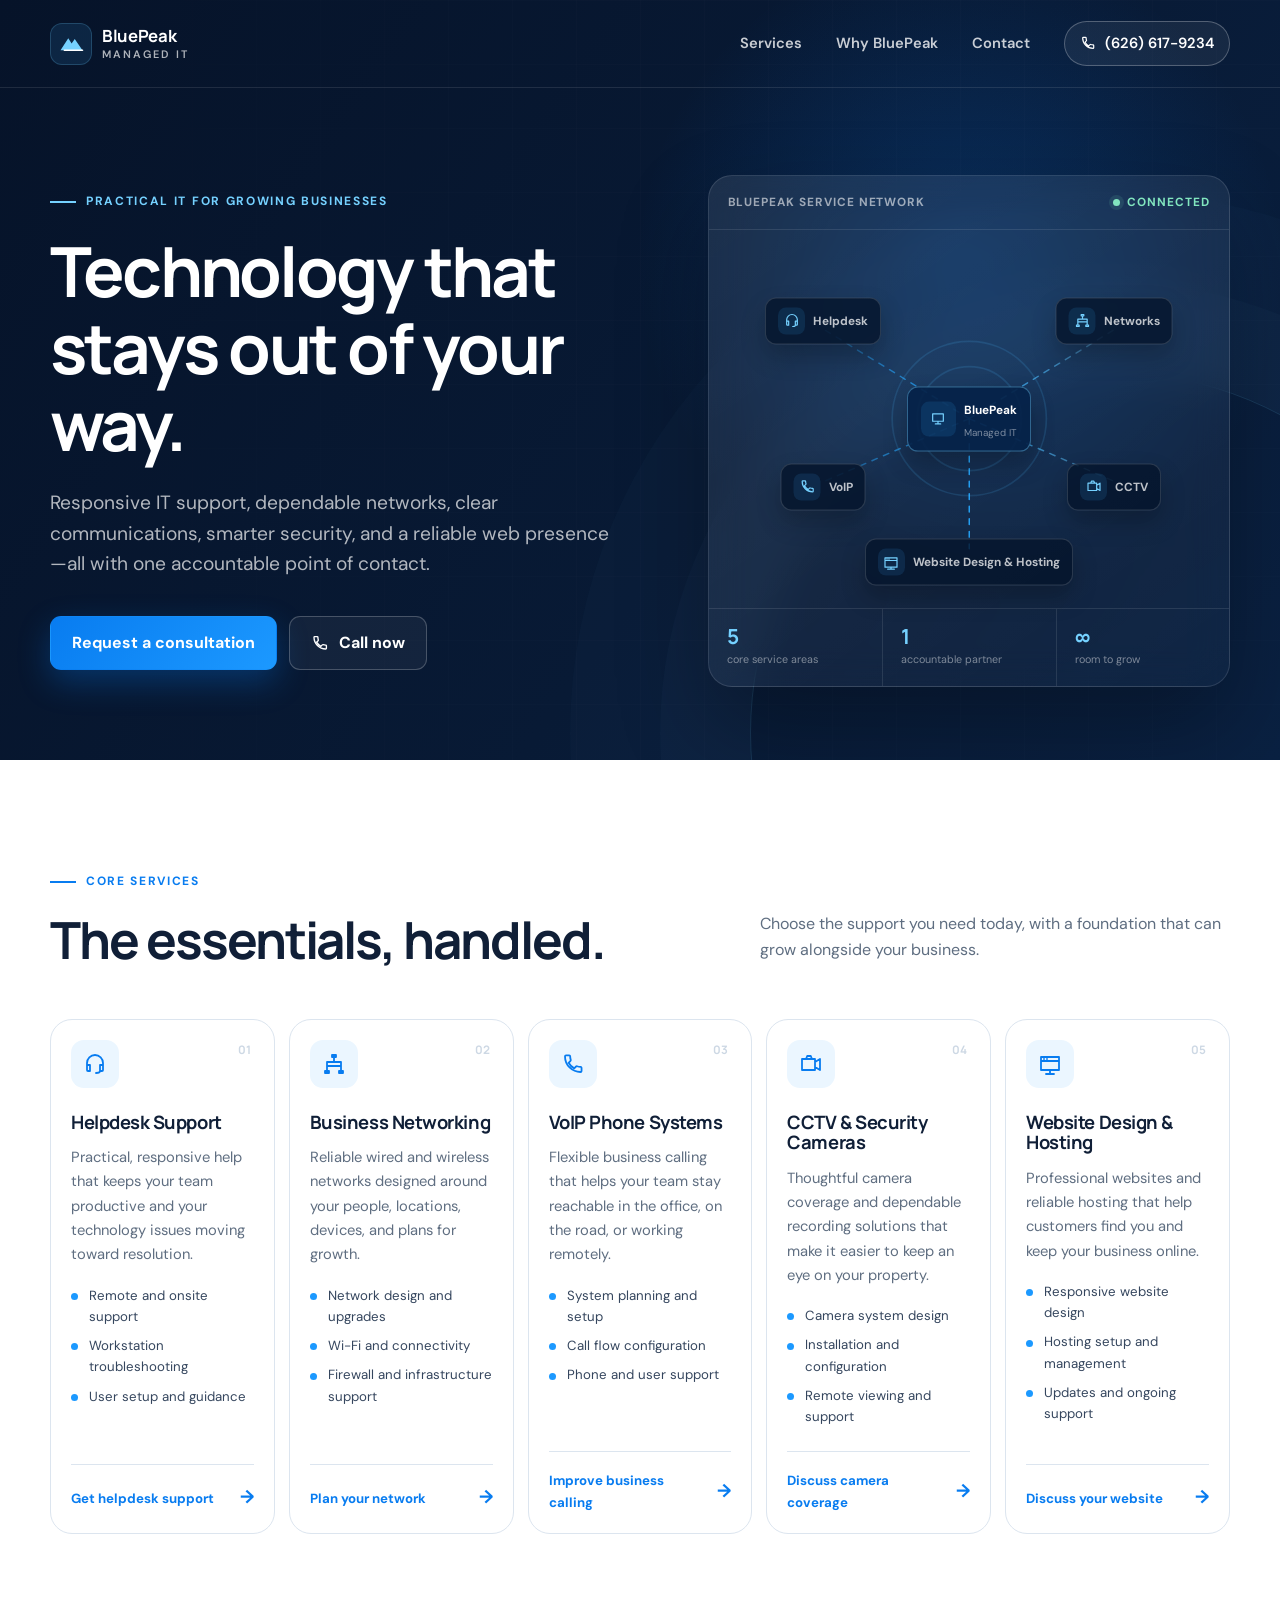
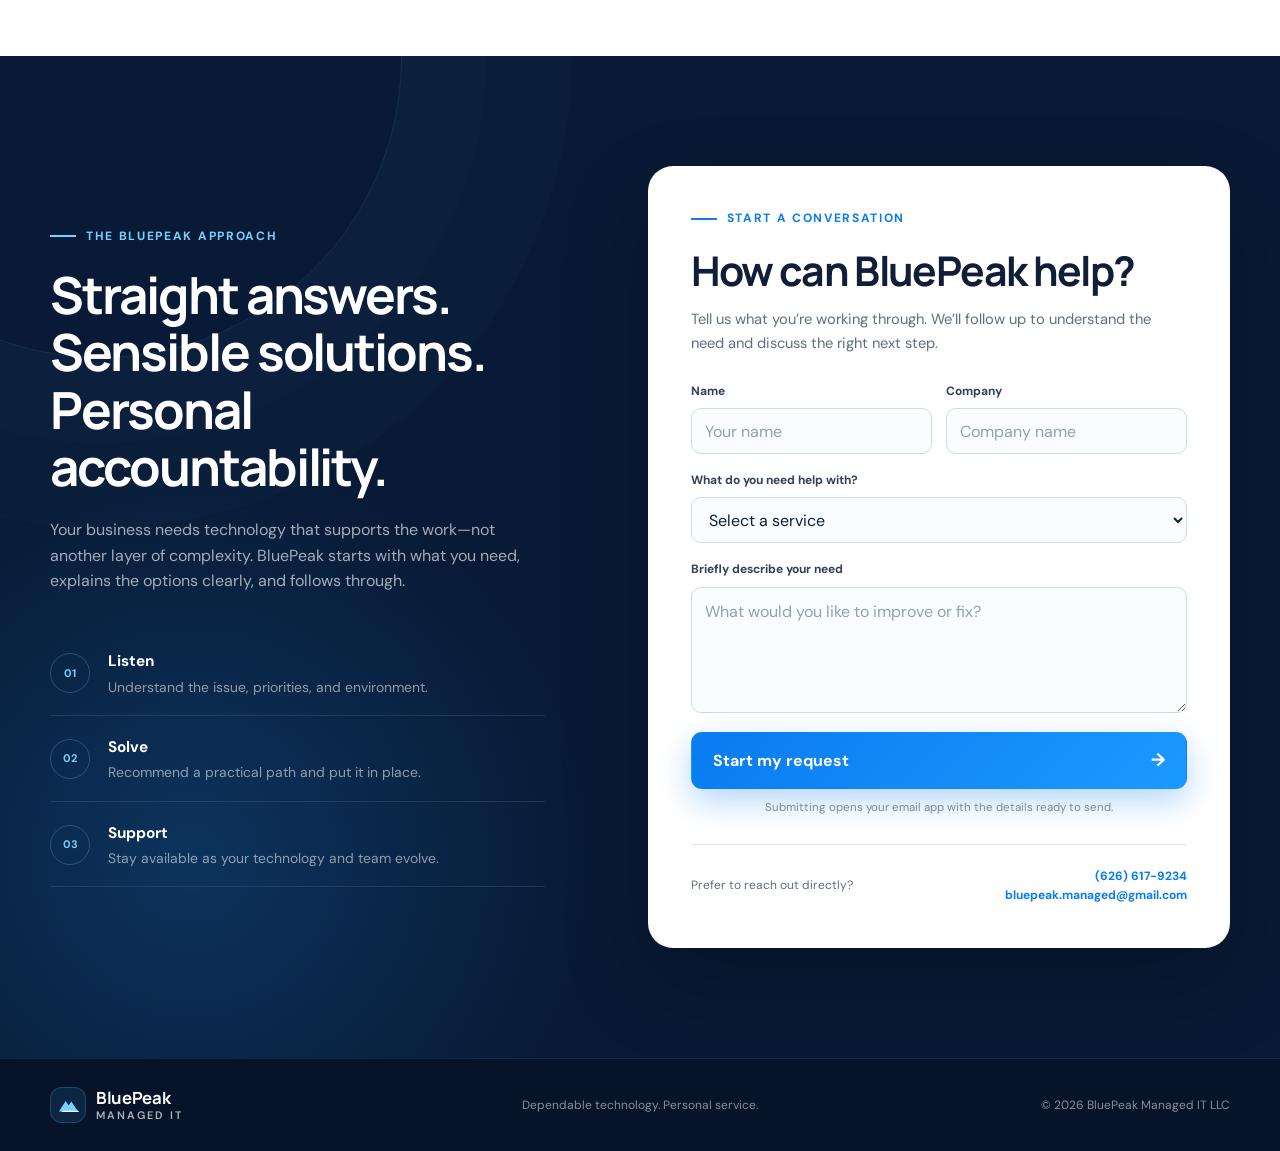
==== commit 7bd20fdb: "Remove hero benefit bullets" ====
--- a/index.html
+++ b/index.html
@@ -75,11 +75,6 @@
                 </svg>
                 Call now
               </a>
-            </div>
-            <div class="trust-row" aria-label="BluePeak benefits">
-              <span><i aria-hidden="true"></i> Fast, clear response</span>
-              <span><i aria-hidden="true"></i> Right-sized solutions</span>
-              <span><i aria-hidden="true"></i> One trusted partner</span>
             </div>
           </div>
 
--- a/styles.css
+++ b/styles.css
@@ -0,0 +1,968 @@
+@import url('https://fonts.googleapis.com/css2?family=DM+Sans:wght@400;500;600;700&family=Manrope:wght@500;600;700;800&display=swap');
+
+:root {
+  --navy-950: #061329;
+  --navy-900: #081a35;
+  --navy-800: #0b2446;
+  --blue-600: #087cf0;
+  --blue-500: #1c99ff;
+  --blue-300: #75d1ff;
+  --cyan-200: #a7e9ff;
+  --ink: #101f37;
+  --muted: #5f6e81;
+  --line: #dce5ef;
+  --surface: #f4f8fc;
+  --white: #fff;
+  --shadow: 0 24px 70px rgba(12, 36, 70, 0.13);
+  --radius: 22px;
+  --shell: min(1180px, calc(100% - 40px));
+}
+
+* { box-sizing: border-box; }
+
+html { scroll-behavior: smooth; }
+
+body {
+  margin: 0;
+  color: var(--ink);
+  background: var(--white);
+  font-family: "DM Sans", system-ui, -apple-system, BlinkMacSystemFont, "Segoe UI", sans-serif;
+  line-height: 1.6;
+  -webkit-font-smoothing: antialiased;
+}
+
+body.menu-open { overflow: hidden; }
+
+button, input, select, textarea { font: inherit; }
+
+a { color: inherit; }
+
+svg {
+  display: block;
+  fill: none;
+  stroke: currentColor;
+  stroke-linecap: round;
+  stroke-linejoin: round;
+  stroke-width: 1.8;
+}
+
+.shell {
+  width: var(--shell);
+  margin-inline: auto;
+}
+
+.skip-link {
+  position: fixed;
+  top: 10px;
+  left: 10px;
+  z-index: 1000;
+  transform: translateY(-150%);
+  padding: 10px 16px;
+  border-radius: 8px;
+  color: var(--white);
+  background: var(--blue-600);
+}
+
+.skip-link:focus { transform: translateY(0); }
+
+.site-header {
+  position: absolute;
+  inset: 0 0 auto;
+  z-index: 20;
+  height: 88px;
+  color: var(--white);
+  border-bottom: 1px solid rgba(255, 255, 255, 0.1);
+}
+
+.nav-wrap {
+  height: 100%;
+  display: flex;
+  align-items: center;
+  justify-content: space-between;
+}
+
+.brand {
+  display: inline-flex;
+  align-items: center;
+  gap: 10px;
+  min-width: max-content;
+  color: inherit;
+  text-decoration: none;
+}
+
+.brand-mark {
+  display: grid;
+  place-items: center;
+  width: 42px;
+  height: 42px;
+  border-radius: 12px;
+  color: var(--blue-300);
+  background: rgba(61, 175, 255, 0.12);
+  border: 1px solid rgba(117, 209, 255, 0.2);
+}
+
+.brand-mark svg { width: 31px; }
+.brand-mark path:first-child { fill: currentColor; stroke: none; }
+.brand-mark .brand-signal { stroke: var(--white); stroke-width: 2.5; }
+
+.brand-copy {
+  display: grid;
+  line-height: 1.05;
+}
+
+.brand-copy strong {
+  font-family: "Manrope", sans-serif;
+  font-size: 1.05rem;
+  letter-spacing: -0.02em;
+}
+
+.brand-copy span {
+  margin-top: 4px;
+  font-size: 0.68rem;
+  font-weight: 600;
+  letter-spacing: 0.19em;
+  text-transform: uppercase;
+  opacity: 0.68;
+}
+
+.primary-nav {
+  display: flex;
+  align-items: center;
+  gap: 34px;
+  font-size: 0.92rem;
+  font-weight: 600;
+}
+
+.primary-nav a {
+  position: relative;
+  color: rgba(255, 255, 255, 0.78);
+  text-decoration: none;
+  transition: color 180ms ease;
+}
+
+.primary-nav > a:not(.nav-call)::after {
+  content: "";
+  position: absolute;
+  inset: auto 0 -8px;
+  height: 2px;
+  transform: scaleX(0);
+  background: var(--blue-300);
+  transition: transform 180ms ease;
+}
+
+.primary-nav > a:hover,
+.primary-nav > a:focus-visible { color: var(--white); }
+.primary-nav > a:hover::after,
+.primary-nav > a:focus-visible::after { transform: scaleX(1); }
+
+.primary-nav .nav-call {
+  display: inline-flex;
+  align-items: center;
+  gap: 9px;
+  padding: 10px 15px;
+  border: 1px solid rgba(255, 255, 255, 0.26);
+  border-radius: 999px;
+  color: var(--white);
+  background: rgba(255, 255, 255, 0.06);
+}
+
+.nav-call svg { width: 16px; }
+
+.nav-toggle {
+  display: none;
+  width: 46px;
+  height: 46px;
+  border: 1px solid rgba(255, 255, 255, 0.2);
+  border-radius: 12px;
+  color: var(--white);
+  background: rgba(255, 255, 255, 0.06);
+  cursor: pointer;
+}
+
+.nav-toggle span {
+  display: block;
+  width: 20px;
+  height: 2px;
+  margin: 4px auto;
+  border-radius: 2px;
+  background: currentColor;
+  transition: transform 180ms ease, opacity 180ms ease;
+}
+
+.hero {
+  position: relative;
+  min-height: 760px;
+  overflow: hidden;
+  color: var(--white);
+  background:
+    radial-gradient(circle at 75% 35%, rgba(12, 121, 239, 0.22), transparent 30%),
+    linear-gradient(125deg, var(--navy-950) 0%, var(--navy-900) 58%, #0a2142 100%);
+}
+
+.hero::after {
+  content: "";
+  position: absolute;
+  right: -15%;
+  bottom: -44%;
+  width: 720px;
+  height: 720px;
+  border: 1px solid rgba(117, 209, 255, 0.15);
+  border-radius: 50%;
+  box-shadow: 0 0 0 90px rgba(117, 209, 255, 0.025), 0 0 0 180px rgba(117, 209, 255, 0.018);
+}
+
+.hero-grid {
+  position: absolute;
+  inset: 0;
+  opacity: 0.09;
+  background-image:
+    linear-gradient(rgba(255, 255, 255, 0.13) 1px, transparent 1px),
+    linear-gradient(90deg, rgba(255, 255, 255, 0.13) 1px, transparent 1px);
+  background-size: 64px 64px;
+  mask-image: linear-gradient(to right, transparent, #000 45%, #000);
+}
+
+.hero-layout {
+  position: relative;
+  z-index: 2;
+  display: grid;
+  grid-template-columns: 1fr 0.92fr;
+  align-items: center;
+  gap: clamp(45px, 7vw, 105px);
+  min-height: 760px;
+  padding-top: 102px;
+}
+
+.eyebrow {
+  display: flex;
+  align-items: center;
+  gap: 10px;
+  margin: 0 0 20px;
+  color: var(--blue-300);
+  font-size: 0.75rem;
+  font-weight: 700;
+  letter-spacing: 0.14em;
+  text-transform: uppercase;
+}
+
+.eyebrow span {
+  width: 26px;
+  height: 2px;
+  background: currentColor;
+}
+
+.eyebrow.dark { color: var(--blue-600); }
+
+h1, h2, h3 {
+  margin-top: 0;
+  font-family: "Manrope", sans-serif;
+  line-height: 1.12;
+  letter-spacing: -0.04em;
+}
+
+h1 {
+  max-width: 670px;
+  margin-bottom: 24px;
+  font-size: clamp(3rem, 5.4vw, 5.2rem);
+  font-weight: 700;
+}
+
+.hero-lede {
+  max-width: 625px;
+  margin: 0;
+  color: rgba(255, 255, 255, 0.69);
+  font-size: clamp(1.05rem, 1.5vw, 1.22rem);
+}
+
+.hero-actions {
+  display: flex;
+  flex-wrap: wrap;
+  gap: 12px;
+  margin-top: 36px;
+}
+
+.button {
+  display: inline-flex;
+  align-items: center;
+  justify-content: center;
+  gap: 10px;
+  min-height: 50px;
+  padding: 13px 21px;
+  border: 1px solid transparent;
+  border-radius: 11px;
+  font-weight: 700;
+  text-decoration: none;
+  transition: transform 180ms ease, background 180ms ease, border-color 180ms ease, box-shadow 180ms ease;
+  cursor: pointer;
+}
+
+.button:hover { transform: translateY(-2px); }
+
+.button-primary {
+  color: var(--white);
+  background: linear-gradient(135deg, var(--blue-600), var(--blue-500));
+  box-shadow: 0 12px 32px rgba(8, 124, 240, 0.3);
+}
+
+.button-primary:hover { box-shadow: 0 16px 38px rgba(8, 124, 240, 0.42); }
+
+.button-ghost {
+  color: var(--white);
+  border-color: rgba(255, 255, 255, 0.22);
+  background: rgba(255, 255, 255, 0.05);
+}
+
+.button-ghost:hover {
+  border-color: rgba(255, 255, 255, 0.36);
+  background: rgba(255, 255, 255, 0.09);
+}
+
+.button-ghost svg { width: 18px; }
+
+.trust-row {
+  display: flex;
+  flex-wrap: wrap;
+  gap: 18px 25px;
+  margin-top: 40px;
+  color: rgba(255, 255, 255, 0.6);
+  font-size: 0.82rem;
+  font-weight: 600;
+}
+
+.trust-row span {
+  display: flex;
+  align-items: center;
+  gap: 8px;
+}
+
+.trust-row i {
+  width: 7px;
+  height: 7px;
+  border-radius: 50%;
+  background: var(--blue-300);
+  box-shadow: 0 0 0 4px rgba(117, 209, 255, 0.1);
+}
+
+.network-card {
+  position: relative;
+  overflow: hidden;
+  border: 1px solid rgba(255, 255, 255, 0.12);
+  border-radius: 24px;
+  background: linear-gradient(145deg, rgba(255, 255, 255, 0.085), rgba(255, 255, 255, 0.025));
+  box-shadow: 0 40px 90px rgba(0, 0, 0, 0.28);
+  backdrop-filter: blur(18px);
+}
+
+.network-card-top {
+  display: flex;
+  align-items: center;
+  justify-content: space-between;
+  padding: 17px 19px;
+  border-bottom: 1px solid rgba(255, 255, 255, 0.1);
+  color: rgba(255, 255, 255, 0.58);
+  font-size: 0.74rem;
+  font-weight: 700;
+  letter-spacing: 0.08em;
+  text-transform: uppercase;
+}
+
+.status {
+  display: flex;
+  align-items: center;
+  gap: 7px;
+  color: #82e6bf;
+}
+
+.status i {
+  width: 7px;
+  height: 7px;
+  border-radius: 50%;
+  background: currentColor;
+  box-shadow: 0 0 0 4px rgba(130, 230, 191, 0.11);
+}
+
+.network-map {
+  position: relative;
+  aspect-ratio: 1.38;
+}
+
+.network-map > svg {
+  position: absolute;
+  inset: 0;
+  width: 100%;
+  height: 100%;
+}
+
+.network-line {
+  stroke: url(#lineFade);
+  stroke-width: 1.5;
+  stroke-dasharray: 6 7;
+  animation: signalMove 8s linear infinite;
+}
+
+.signal-ring {
+  fill: none;
+  stroke: rgba(77, 189, 255, 0.15);
+}
+
+.ring-one { animation: pulseRing 3s ease-out infinite; }
+.ring-two { animation: pulseRing 3s 1.4s ease-out infinite; }
+
+.network-node {
+  position: absolute;
+  display: flex;
+  align-items: center;
+  gap: 8px;
+  transform: translate(-50%, -50%);
+  padding: 9px 12px;
+  border: 1px solid rgba(255, 255, 255, 0.14);
+  border-radius: 11px;
+  color: rgba(255, 255, 255, 0.74);
+  background: rgba(5, 21, 44, 0.82);
+  box-shadow: 0 12px 24px rgba(0, 0, 0, 0.23);
+  font-size: 0.74rem;
+}
+
+.network-node strong { white-space: nowrap; }
+
+.node-icon {
+  display: grid;
+  place-items: center;
+  width: 27px;
+  height: 27px;
+  border-radius: 8px;
+  color: var(--blue-300);
+  background: rgba(55, 174, 255, 0.12);
+}
+
+.node-icon svg { width: 16px; }
+
+.network-node.hub {
+  left: 50%;
+  top: 50%;
+  display: grid;
+  grid-template-columns: auto 1fr;
+  min-width: 122px;
+  padding: 13px;
+  border-color: rgba(117, 209, 255, 0.38);
+  color: var(--white);
+  background: rgba(7, 36, 74, 0.94);
+}
+
+.network-node.hub .node-icon {
+  grid-row: 1 / 3;
+  width: 35px;
+  height: 35px;
+}
+
+.network-node.hub small {
+  color: rgba(255, 255, 255, 0.48);
+  line-height: 1;
+}
+
+.node-helpdesk { left: 22%; top: 24%; }
+.node-network { left: 78%; top: 24%; }
+.node-phone { left: 22%; top: 68%; }
+.node-camera { left: 78%; top: 68%; }
+.node-website { left: 50%; top: 88%; }
+
+.network-metrics {
+  display: grid;
+  grid-template-columns: repeat(3, 1fr);
+  border-top: 1px solid rgba(255, 255, 255, 0.1);
+}
+
+.network-metrics div { padding: 17px 18px; }
+.network-metrics div + div { border-left: 1px solid rgba(255, 255, 255, 0.1); }
+
+.network-metrics strong {
+  display: block;
+  color: var(--blue-300);
+  font-family: "Manrope", sans-serif;
+  font-size: 1.3rem;
+  line-height: 1;
+}
+
+.network-metrics span {
+  display: block;
+  margin-top: 5px;
+  color: rgba(255, 255, 255, 0.46);
+  font-size: 0.67rem;
+}
+
+.section { padding: 112px 0 122px; }
+
+.section-heading {
+  display: flex;
+  justify-content: space-between;
+  align-items: end;
+  gap: 40px;
+  margin-bottom: 50px;
+}
+
+.section-heading h2,
+.approach h2,
+.contact-card h2 {
+  margin-bottom: 0;
+  font-size: clamp(2.15rem, 4vw, 3.5rem);
+}
+
+.section-heading > p {
+  max-width: 470px;
+  margin: 0 0 6px;
+  color: var(--muted);
+  font-size: 1rem;
+}
+
+.service-grid {
+  display: grid;
+  grid-template-columns: repeat(5, minmax(0, 1fr));
+  gap: 14px;
+}
+
+.service-card {
+  position: relative;
+  display: flex;
+  flex-direction: column;
+  min-height: 490px;
+  padding: 20px;
+  overflow: hidden;
+  border: 1px solid var(--line);
+  border-radius: var(--radius);
+  background: var(--white);
+  transition: transform 220ms ease, border-color 220ms ease, box-shadow 220ms ease;
+}
+
+.service-card::before {
+  content: "";
+  position: absolute;
+  inset: 0 auto auto;
+  width: 100%;
+  height: 3px;
+  transform: scaleX(0);
+  transform-origin: left;
+  background: linear-gradient(90deg, var(--blue-600), var(--blue-300));
+  transition: transform 220ms ease;
+}
+
+.service-card:hover {
+  transform: translateY(-6px);
+  border-color: #bfd7ed;
+  box-shadow: var(--shadow);
+}
+
+.service-card:hover::before { transform: scaleX(1); }
+
+.service-number {
+  position: absolute;
+  top: 21px;
+  right: 23px;
+  color: #cdd8e4;
+  font-family: "Manrope", sans-serif;
+  font-size: 0.73rem;
+  font-weight: 700;
+}
+
+.service-icon {
+  display: grid;
+  place-items: center;
+  width: 48px;
+  height: 48px;
+  margin-bottom: 24px;
+  border-radius: 13px;
+  color: var(--blue-600);
+  background: #ebf6ff;
+}
+
+.service-icon svg { width: 24px; }
+
+.service-card h3 {
+  margin-bottom: 13px;
+  font-size: 1.15rem;
+  letter-spacing: -0.025em;
+}
+
+.service-card p {
+  margin: 0 0 18px;
+  color: var(--muted);
+  font-size: 0.92rem;
+  line-height: 1.65;
+}
+
+.service-card ul {
+  display: grid;
+  gap: 8px;
+  margin: 0 0 24px;
+  padding: 0;
+  color: #35465e;
+  font-size: 0.83rem;
+  list-style: none;
+}
+
+.service-card li {
+  position: relative;
+  padding-left: 18px;
+}
+
+.service-card li::before {
+  content: "";
+  position: absolute;
+  left: 0;
+  top: 0.62em;
+  width: 7px;
+  height: 7px;
+  border-radius: 50%;
+  background: var(--blue-500);
+}
+
+.service-card > a {
+  display: flex;
+  align-items: center;
+  justify-content: space-between;
+  gap: 10px;
+  margin-top: auto;
+  padding-top: 18px;
+  border-top: 1px solid var(--line);
+  color: var(--blue-600);
+  font-size: 0.83rem;
+  font-weight: 700;
+  text-decoration: none;
+}
+
+.service-card > a span {
+  font-size: 1.15rem;
+  transition: transform 180ms ease;
+}
+
+.service-card > a:hover span { transform: translateX(4px); }
+
+.contact-section {
+  position: relative;
+  overflow: hidden;
+  padding: 110px 0;
+  color: var(--white);
+  background:
+    radial-gradient(circle at 15% 80%, rgba(28, 153, 255, 0.2), transparent 30%),
+    var(--navy-900);
+}
+
+.contact-section::before {
+  content: "";
+  position: absolute;
+  top: -300px;
+  left: -200px;
+  width: 600px;
+  height: 600px;
+  border: 1px solid rgba(117, 209, 255, 0.11);
+  border-radius: 50%;
+  box-shadow: 0 0 0 85px rgba(117, 209, 255, 0.02), 0 0 0 170px rgba(117, 209, 255, 0.018);
+}
+
+.contact-shell {
+  position: relative;
+  z-index: 2;
+  display: grid;
+  grid-template-columns: 0.85fr 1fr;
+  align-items: center;
+  gap: clamp(55px, 8vw, 120px);
+}
+
+.approach h2 {
+  max-width: 570px;
+  margin-bottom: 22px;
+}
+
+.approach-intro {
+  max-width: 550px;
+  margin: 0;
+  color: rgba(255, 255, 255, 0.63);
+}
+
+.approach-steps {
+  display: grid;
+  gap: 2px;
+  margin-top: 38px;
+}
+
+.approach-steps > div {
+  display: grid;
+  grid-template-columns: 42px 1fr;
+  gap: 16px;
+  align-items: center;
+  padding: 17px 0;
+  border-bottom: 1px solid rgba(255, 255, 255, 0.1);
+}
+
+.approach-steps > div > span {
+  display: grid;
+  place-items: center;
+  width: 40px;
+  height: 40px;
+  border: 1px solid rgba(117, 209, 255, 0.25);
+  border-radius: 50%;
+  color: var(--blue-300);
+  font-size: 0.69rem;
+  font-weight: 700;
+}
+
+.approach-steps p {
+  margin: 0;
+  color: rgba(255, 255, 255, 0.54);
+  font-size: 0.87rem;
+}
+
+.approach-steps strong {
+  display: block;
+  margin-bottom: 2px;
+  color: var(--white);
+  font-size: 0.96rem;
+}
+
+.contact-card {
+  padding: clamp(27px, 4vw, 43px);
+  border-radius: 25px;
+  color: var(--ink);
+  background: var(--white);
+  box-shadow: 0 35px 85px rgba(0, 0, 0, 0.24);
+}
+
+.contact-card-head h2 {
+  margin-bottom: 14px;
+  font-size: clamp(2rem, 3.2vw, 2.75rem);
+}
+
+.contact-card-head > p:last-child {
+  margin: 0 0 27px;
+  color: var(--muted);
+  font-size: 0.92rem;
+}
+
+form { display: grid; gap: 17px; }
+
+.field-row {
+  display: grid;
+  grid-template-columns: 1fr 1fr;
+  gap: 14px;
+}
+
+label { display: grid; gap: 7px; }
+
+label > span {
+  color: #314158;
+  font-size: 0.75rem;
+  font-weight: 700;
+}
+
+input, select, textarea {
+  width: 100%;
+  border: 1px solid #cfdae6;
+  border-radius: 10px;
+  outline: none;
+  color: var(--ink);
+  background: #fafdff;
+  transition: border-color 160ms ease, box-shadow 160ms ease, background 160ms ease;
+}
+
+input, select { height: 46px; padding: 0 13px; }
+textarea { min-height: 102px; padding: 11px 13px; resize: vertical; }
+
+input::placeholder, textarea::placeholder { color: #92a0af; }
+
+input:focus, select:focus, textarea:focus {
+  border-color: var(--blue-500);
+  background: var(--white);
+  box-shadow: 0 0 0 4px rgba(28, 153, 255, 0.1);
+}
+
+.submit-button {
+  width: 100%;
+  margin-top: 2px;
+}
+
+.submit-button span { margin-left: auto; font-size: 1.15rem; }
+
+.form-note {
+  margin: -7px 0 0;
+  color: #7b8998;
+  font-size: 0.72rem;
+  text-align: center;
+}
+
+.direct-contact {
+  display: flex;
+  justify-content: space-between;
+  align-items: center;
+  gap: 20px;
+  margin-top: 26px;
+  padding-top: 22px;
+  border-top: 1px solid var(--line);
+  color: var(--muted);
+  font-size: 0.75rem;
+}
+
+.direct-contact div {
+  display: grid;
+  justify-items: end;
+}
+
+.direct-contact a {
+  color: var(--blue-600);
+  font-weight: 700;
+  text-decoration: none;
+}
+
+.direct-contact a:hover { text-decoration: underline; }
+
+.site-footer {
+  padding: 28px 0;
+  color: rgba(255, 255, 255, 0.52);
+  background: var(--navy-950);
+  border-top: 1px solid rgba(255, 255, 255, 0.08);
+}
+
+.footer-inner {
+  display: grid;
+  grid-template-columns: 1fr auto 1fr;
+  align-items: center;
+  gap: 25px;
+}
+
+.footer-brand { color: var(--white); }
+.footer-brand .brand-mark { width: 36px; height: 36px; }
+.footer-brand .brand-mark svg { width: 27px; }
+
+.site-footer p {
+  margin: 0;
+  font-size: 0.75rem;
+}
+
+.site-footer p:last-child { justify-self: end; }
+
+.reveal {
+  opacity: 0;
+  transform: translateY(18px);
+  transition: opacity 700ms ease, transform 700ms ease;
+}
+
+.reveal.is-visible {
+  opacity: 1;
+  transform: translateY(0);
+}
+
+.service-card:nth-child(2) { transition-delay: 80ms; }
+.service-card:nth-child(3) { transition-delay: 160ms; }
+.service-card:nth-child(4) { transition-delay: 240ms; }
+
+@keyframes signalMove { to { stroke-dashoffset: -52; } }
+
+@keyframes pulseRing {
+  0% { opacity: 0; transform: scale(.68); transform-origin: center; }
+  20% { opacity: 1; }
+  100% { opacity: 0; transform: scale(1.38); transform-origin: center; }
+}
+
+@media (max-width: 1040px) {
+  .hero-layout { grid-template-columns: 1fr 0.86fr; gap: 45px; }
+  .service-grid { grid-template-columns: repeat(2, 1fr); }
+  .service-card { min-height: 405px; }
+  .contact-shell { grid-template-columns: 0.9fr 1.1fr; gap: 50px; }
+}
+
+@media (max-width: 820px) {
+  :root { --shell: min(100% - 30px, 680px); }
+
+  .site-header { height: 76px; }
+  .nav-toggle { display: block; }
+
+  .primary-nav {
+    position: fixed;
+    inset: 76px 0 auto;
+    display: grid;
+    gap: 0;
+    padding: 14px 15px 22px;
+    transform: translateY(-130%);
+    opacity: 0;
+    visibility: hidden;
+    background: rgba(6, 19, 41, 0.98);
+    border-bottom: 1px solid rgba(255, 255, 255, 0.1);
+    box-shadow: 0 18px 40px rgba(0, 0, 0, 0.24);
+    transition: transform 220ms ease, opacity 220ms ease, visibility 220ms;
+  }
+
+  .primary-nav.is-open {
+    transform: translateY(0);
+    opacity: 1;
+    visibility: visible;
+  }
+
+  .primary-nav > a:not(.nav-call) {
+    padding: 15px 6px;
+    border-bottom: 1px solid rgba(255, 255, 255, 0.09);
+  }
+
+  .primary-nav > a:not(.nav-call)::after { display: none; }
+  .primary-nav .nav-call { justify-content: center; margin-top: 15px; }
+
+  .nav-toggle[aria-expanded="true"] span:nth-child(1) { transform: translateY(6px) rotate(45deg); }
+  .nav-toggle[aria-expanded="true"] span:nth-child(2) { opacity: 0; }
+  .nav-toggle[aria-expanded="true"] span:nth-child(3) { transform: translateY(-6px) rotate(-45deg); }
+
+  .hero { min-height: auto; }
+  .hero-layout { grid-template-columns: 1fr; min-height: auto; padding: 145px 0 80px; }
+  .hero-copy { text-align: center; }
+  .hero-copy .eyebrow, .hero-actions, .trust-row { justify-content: center; }
+  h1 { margin-inline: auto; }
+  .hero-lede { margin-inline: auto; }
+  .network-card { width: min(100%, 560px); margin-inline: auto; }
+
+  .section { padding: 85px 0 95px; }
+  .section-heading { align-items: start; flex-direction: column; gap: 18px; }
+  .section-heading > p { max-width: 560px; }
+
+  .contact-section { padding: 85px 0; }
+  .contact-shell { grid-template-columns: 1fr; }
+  .approach { text-align: center; }
+  .approach .eyebrow { justify-content: center; }
+  .approach h2, .approach-intro { margin-inline: auto; }
+  .approach-steps { max-width: 560px; margin-inline: auto; text-align: left; }
+
+  .footer-inner { grid-template-columns: 1fr; justify-items: center; text-align: center; }
+  .site-footer p:last-child { justify-self: center; }
+}
+
+@media (max-width: 560px) {
+  :root { --shell: calc(100% - 28px); }
+  .brand-mark { width: 38px; height: 38px; }
+  h1 { font-size: clamp(2.6rem, 13vw, 3.7rem); }
+  .hero-layout { padding-top: 125px; gap: 48px; }
+  .hero-actions { display: grid; }
+  .button { width: 100%; }
+  .trust-row { display: grid; justify-content: start; width: max-content; margin-inline: auto; text-align: left; }
+
+  .network-node { padding: 7px 8px; font-size: 0.65rem; }
+  .network-node .node-icon { width: 23px; height: 23px; }
+  .network-node .node-icon svg { width: 14px; }
+  .network-node.hub { min-width: 108px; padding: 9px; }
+  .network-node.hub .node-icon { width: 30px; height: 30px; }
+  .network-metrics div { padding: 14px 10px; }
+  .network-metrics span { font-size: 0.59rem; }
+
+  .service-grid { grid-template-columns: 1fr; }
+  .service-card { min-height: 0; }
+
+  .field-row { grid-template-columns: 1fr; }
+  .contact-card { border-radius: 19px; }
+  .direct-contact { align-items: flex-start; flex-direction: column; }
+  .direct-contact div { justify-items: start; }
+}
+
+@media (prefers-reduced-motion: reduce) {
+  html { scroll-behavior: auto; }
+  *, *::before, *::after { animation-duration: 0.01ms !important; animation-iteration-count: 1 !important; transition-duration: 0.01ms !important; }
+  .reveal { opacity: 1; transform: none; }
+}
+
+:focus-visible {
+  outline: 3px solid var(--blue-300);
+  outline-offset: 3px;
+}
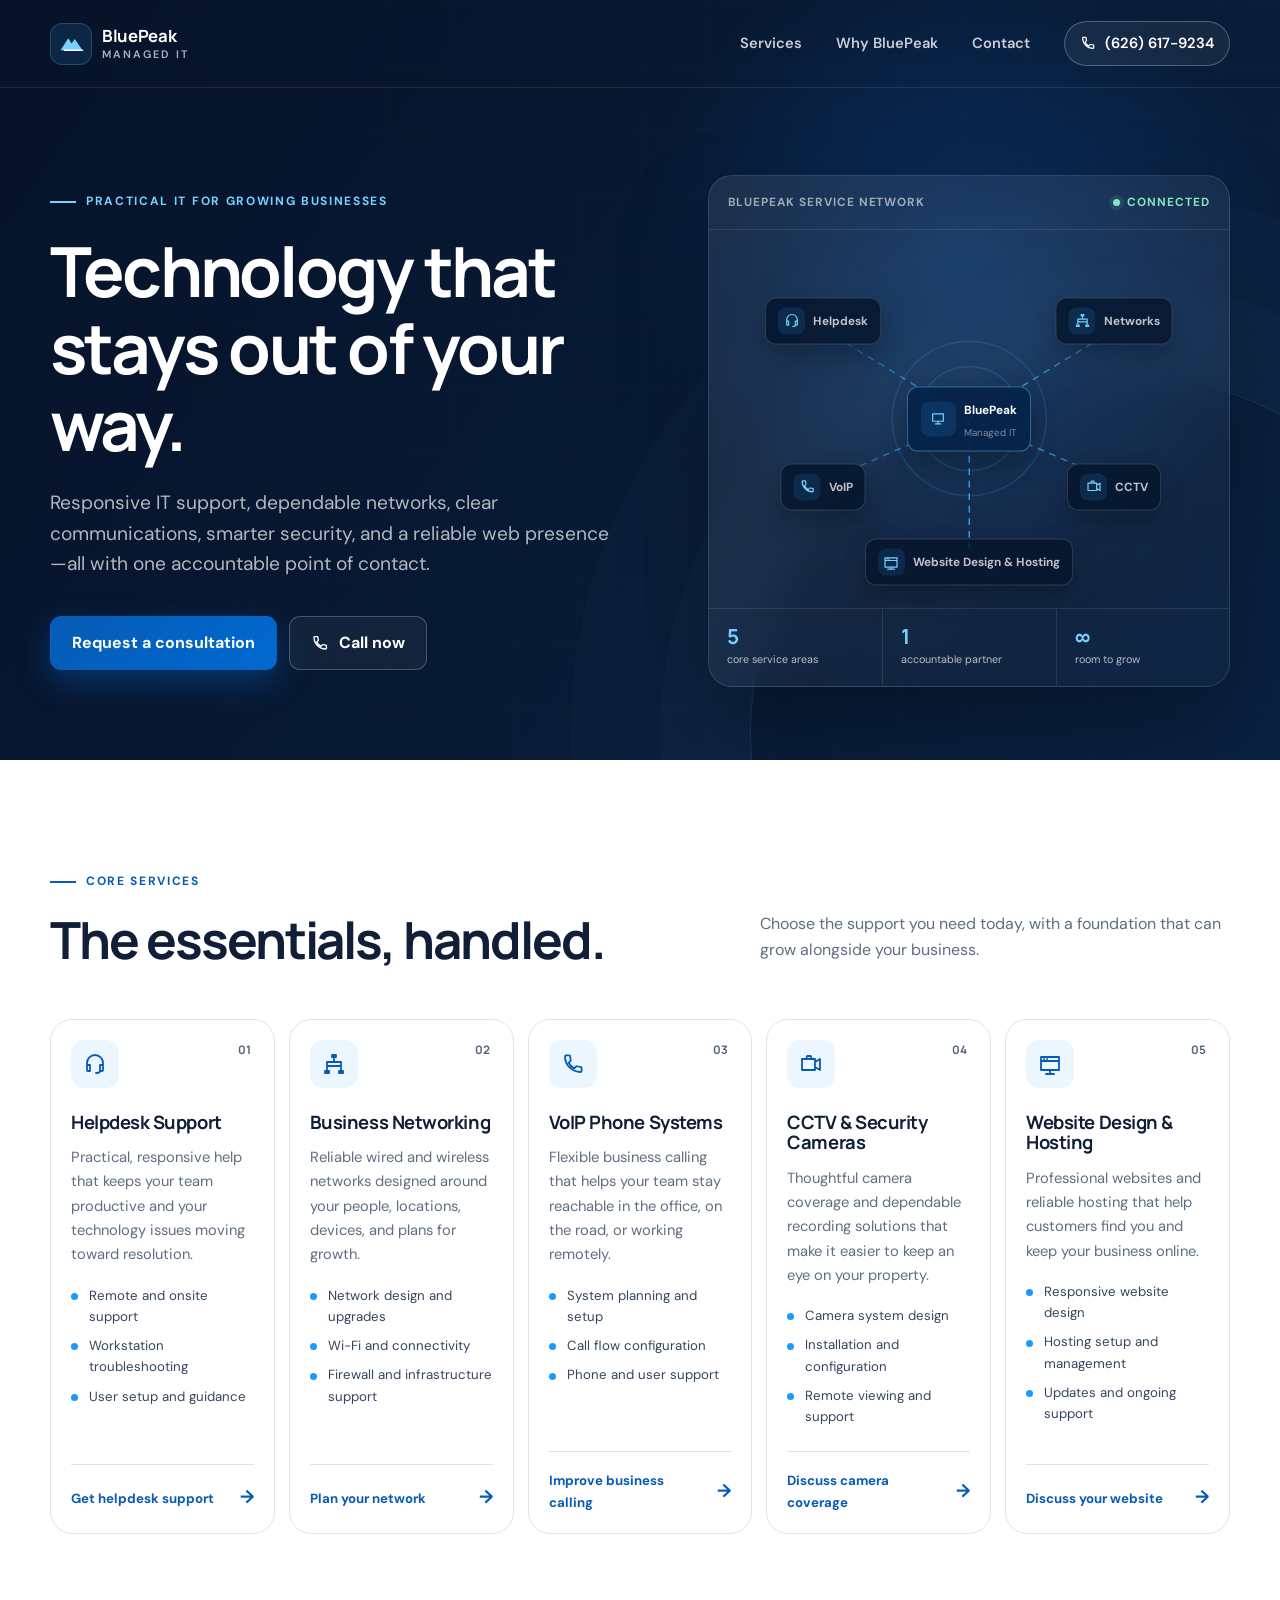
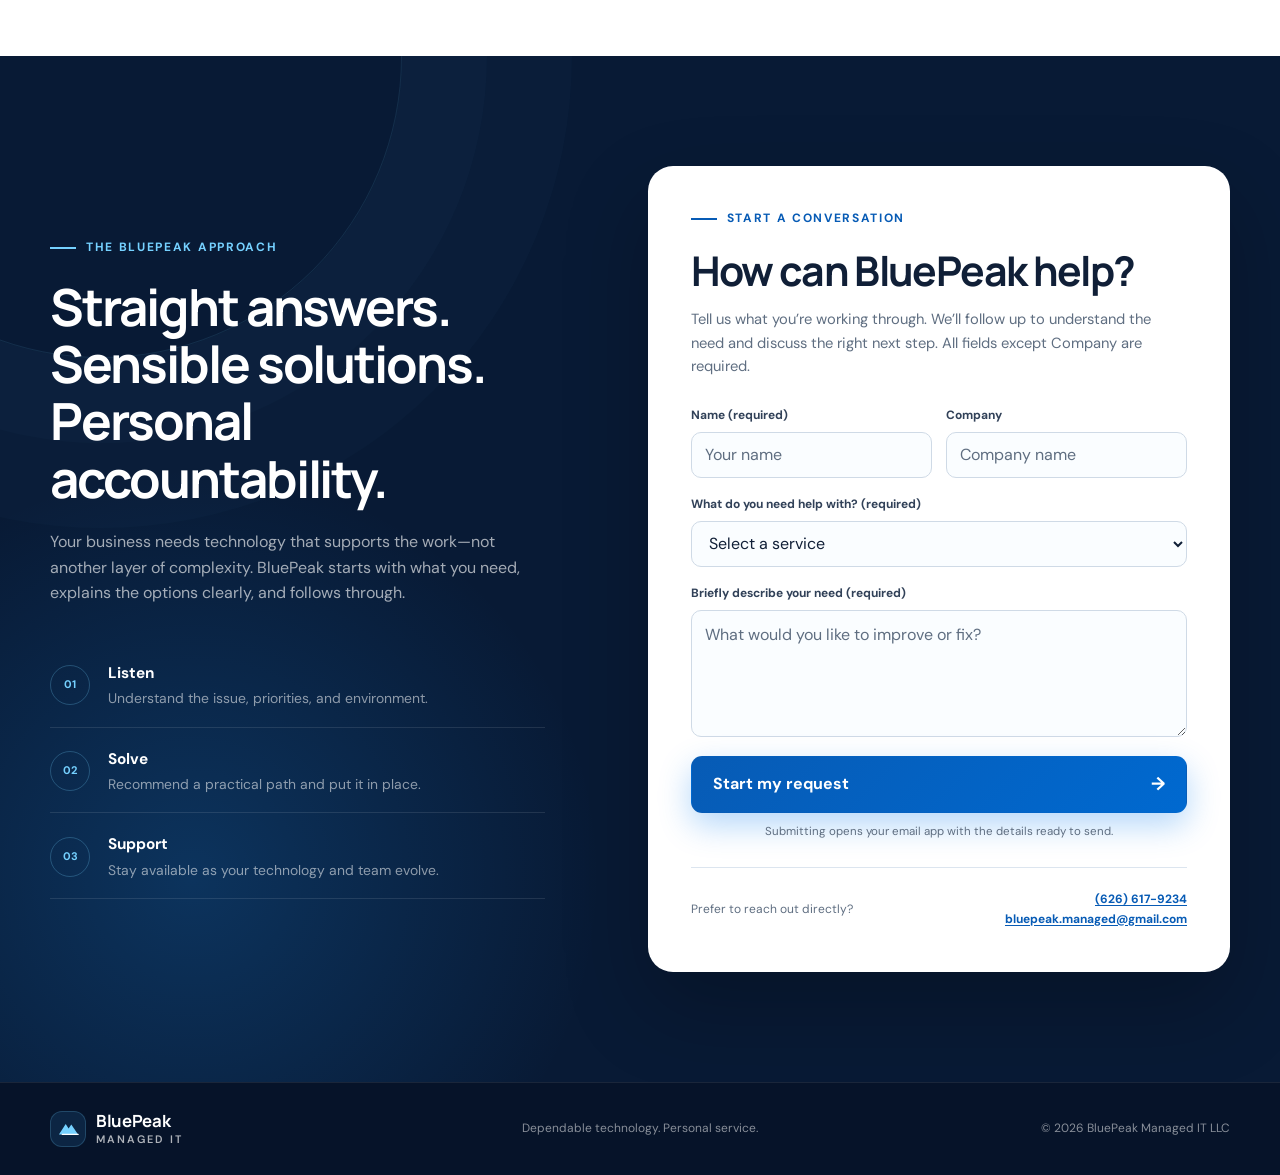
==== commit 703e4a3c: "Improve accessibility of navigation, forms, and contrast" ====
--- a/index.html
+++ b/index.html
@@ -22,7 +22,7 @@
       <div class="shell nav-wrap">
         <a class="brand" href="#top" aria-label="BluePeak Managed IT home">
           <span class="brand-mark" aria-hidden="true">
-            <svg viewBox="0 0 48 48" role="img">
+            <svg aria-hidden="true" focusable="false" viewBox="0 0 48 48">
               <path d="M7 34.5 19 16l5.2 8L29 17l12 17.5H7Z" />
               <path class="brand-signal" d="M13 34.5h28" />
             </svg>
@@ -57,7 +57,7 @@
       </div>
     </header>
 
-    <main id="main">
+    <main id="main" tabindex="-1">
       <section class="hero" aria-labelledby="hero-title">
         <div class="hero-grid" aria-hidden="true"></div>
         <div class="shell hero-layout">
@@ -78,7 +78,7 @@
             </div>
           </div>
 
-          <div class="network-card reveal" aria-label="Connected business technology overview">
+          <div class="network-card reveal" aria-hidden="true">
             <div class="network-card-top">
               <span>BluePeak service network</span>
               <span class="status"><i></i> Connected</span>
@@ -224,13 +224,13 @@
             <div class="contact-card-head">
               <p class="eyebrow dark"><span></span> Start a conversation</p>
               <h2>How can BluePeak help?</h2>
-              <p>Tell us what you’re working through. We’ll follow up to understand the need and discuss the right next step.</p>
+              <p>Tell us what you’re working through. We’ll follow up to understand the need and discuss the right next step. All fields except Company are required.</p>
             </div>
 
             <form id="contact-form">
               <div class="field-row">
                 <label>
-                  <span>Name</span>
+                  <span>Name (required)</span>
                   <input type="text" name="name" autocomplete="name" required placeholder="Your name" />
                 </label>
                 <label>
@@ -239,7 +239,7 @@
                 </label>
               </div>
               <label>
-                <span>What do you need help with?</span>
+                <span>What do you need help with? (required)</span>
                 <select name="service" id="service-select" required>
                   <option value="" disabled selected>Select a service</option>
                   <option>Helpdesk Support</option>
@@ -251,7 +251,7 @@
                 </select>
               </label>
               <label>
-                <span>Briefly describe your need</span>
+                <span>Briefly describe your need (required)</span>
                 <textarea name="message" rows="4" required placeholder="What would you like to improve or fix?"></textarea>
               </label>
               <button class="button button-primary submit-button" type="submit">
@@ -277,7 +277,7 @@
       <div class="shell footer-inner">
         <a class="brand footer-brand" href="#top" aria-label="BluePeak Managed IT home">
           <span class="brand-mark" aria-hidden="true">
-            <svg viewBox="0 0 48 48"><path d="M7 34.5 19 16l5.2 8L29 17l12 17.5H7Z" /><path class="brand-signal" d="M13 34.5h28" /></svg>
+            <svg aria-hidden="true" focusable="false" viewBox="0 0 48 48"><path d="M7 34.5 19 16l5.2 8L29 17l12 17.5H7Z" /><path class="brand-signal" d="M13 34.5h28" /></svg>
           </span>
           <span class="brand-copy"><strong>BluePeak</strong><span>Managed IT</span></span>
         </a>
--- a/styles.css
+++ b/styles.css
@@ -4,7 +4,7 @@
   --navy-950: #061329;
   --navy-900: #081a35;
   --navy-800: #0b2446;
-  --blue-600: #087cf0;
+  --blue-600: #075bb5;
   --blue-500: #1c99ff;
   --blue-300: #75d1ff;
   --cyan-200: #a7e9ff;
@@ -300,7 +300,7 @@
 
 .button-primary {
   color: var(--white);
-  background: linear-gradient(135deg, var(--blue-600), var(--blue-500));
+  background: linear-gradient(135deg, #075bb5, #0069d0);
   box-shadow: 0 12px 32px rgba(8, 124, 240, 0.3);
 }
 
@@ -318,30 +318,6 @@
 }
 
 .button-ghost svg { width: 18px; }
-
-.trust-row {
-  display: flex;
-  flex-wrap: wrap;
-  gap: 18px 25px;
-  margin-top: 40px;
-  color: rgba(255, 255, 255, 0.6);
-  font-size: 0.82rem;
-  font-weight: 600;
-}
-
-.trust-row span {
-  display: flex;
-  align-items: center;
-  gap: 8px;
-}
-
-.trust-row i {
-  width: 7px;
-  height: 7px;
-  border-radius: 50%;
-  background: var(--blue-300);
-  box-shadow: 0 0 0 4px rgba(117, 209, 255, 0.1);
-}
 
 .network-card {
   position: relative;
@@ -486,7 +462,7 @@
 .network-metrics span {
   display: block;
   margin-top: 5px;
-  color: rgba(255, 255, 255, 0.46);
+  color: rgba(255, 255, 255, 0.7);
   font-size: 0.67rem;
 }
 
@@ -557,7 +533,7 @@
   position: absolute;
   top: 21px;
   right: 23px;
-  color: #cdd8e4;
+  color: #53647a;
   font-family: "Manrope", sans-serif;
   font-size: 0.73rem;
   font-weight: 700;
@@ -757,7 +733,6 @@
   width: 100%;
   border: 1px solid #cfdae6;
   border-radius: 10px;
-  outline: none;
   color: var(--ink);
   background: #fafdff;
   transition: border-color 160ms ease, box-shadow 160ms ease, background 160ms ease;
@@ -766,10 +741,10 @@
 input, select { height: 46px; padding: 0 13px; }
 textarea { min-height: 102px; padding: 11px 13px; resize: vertical; }
 
-input::placeholder, textarea::placeholder { color: #92a0af; }
+input::placeholder, textarea::placeholder { color: #5f6e81; }
 
 input:focus, select:focus, textarea:focus {
-  border-color: var(--blue-500);
+  border-color: var(--blue-600);
   background: var(--white);
   box-shadow: 0 0 0 4px rgba(28, 153, 255, 0.1);
 }
@@ -783,7 +758,7 @@
 
 .form-note {
   margin: -7px 0 0;
-  color: #7b8998;
+  color: var(--muted);
   font-size: 0.72rem;
   text-align: center;
 }
@@ -808,7 +783,8 @@
 .direct-contact a {
   color: var(--blue-600);
   font-weight: 700;
-  text-decoration: none;
+  text-decoration: underline;
+  text-underline-offset: 2px;
 }
 
 .direct-contact a:hover { text-decoration: underline; }
@@ -839,12 +815,6 @@
 .site-footer p:last-child { justify-self: end; }
 
 .reveal {
-  opacity: 0;
-  transform: translateY(18px);
-  transition: opacity 700ms ease, transform 700ms ease;
-}
-
-.reveal.is-visible {
   opacity: 1;
   transform: translateY(0);
 }
@@ -910,7 +880,7 @@
   .hero { min-height: auto; }
   .hero-layout { grid-template-columns: 1fr; min-height: auto; padding: 145px 0 80px; }
   .hero-copy { text-align: center; }
-  .hero-copy .eyebrow, .hero-actions, .trust-row { justify-content: center; }
+  .hero-copy .eyebrow, .hero-actions { justify-content: center; }
   h1 { margin-inline: auto; }
   .hero-lede { margin-inline: auto; }
   .network-card { width: min(100%, 560px); margin-inline: auto; }
@@ -937,7 +907,6 @@
   .hero-layout { padding-top: 125px; gap: 48px; }
   .hero-actions { display: grid; }
   .button { width: 100%; }
-  .trust-row { display: grid; justify-content: start; width: max-content; margin-inline: auto; text-align: left; }
 
   .network-node { padding: 7px 8px; font-size: 0.65rem; }
   .network-node .node-icon { width: 23px; height: 23px; }
@@ -963,6 +932,13 @@
 }
 
 :focus-visible {
-  outline: 3px solid var(--blue-300);
+  outline: 3px solid var(--blue-600);
   outline-offset: 3px;
 }
+
+.site-header :focus-visible,
+.hero :focus-visible,
+.approach :focus-visible,
+.site-footer :focus-visible {
+  outline-color: var(--blue-300);
+}
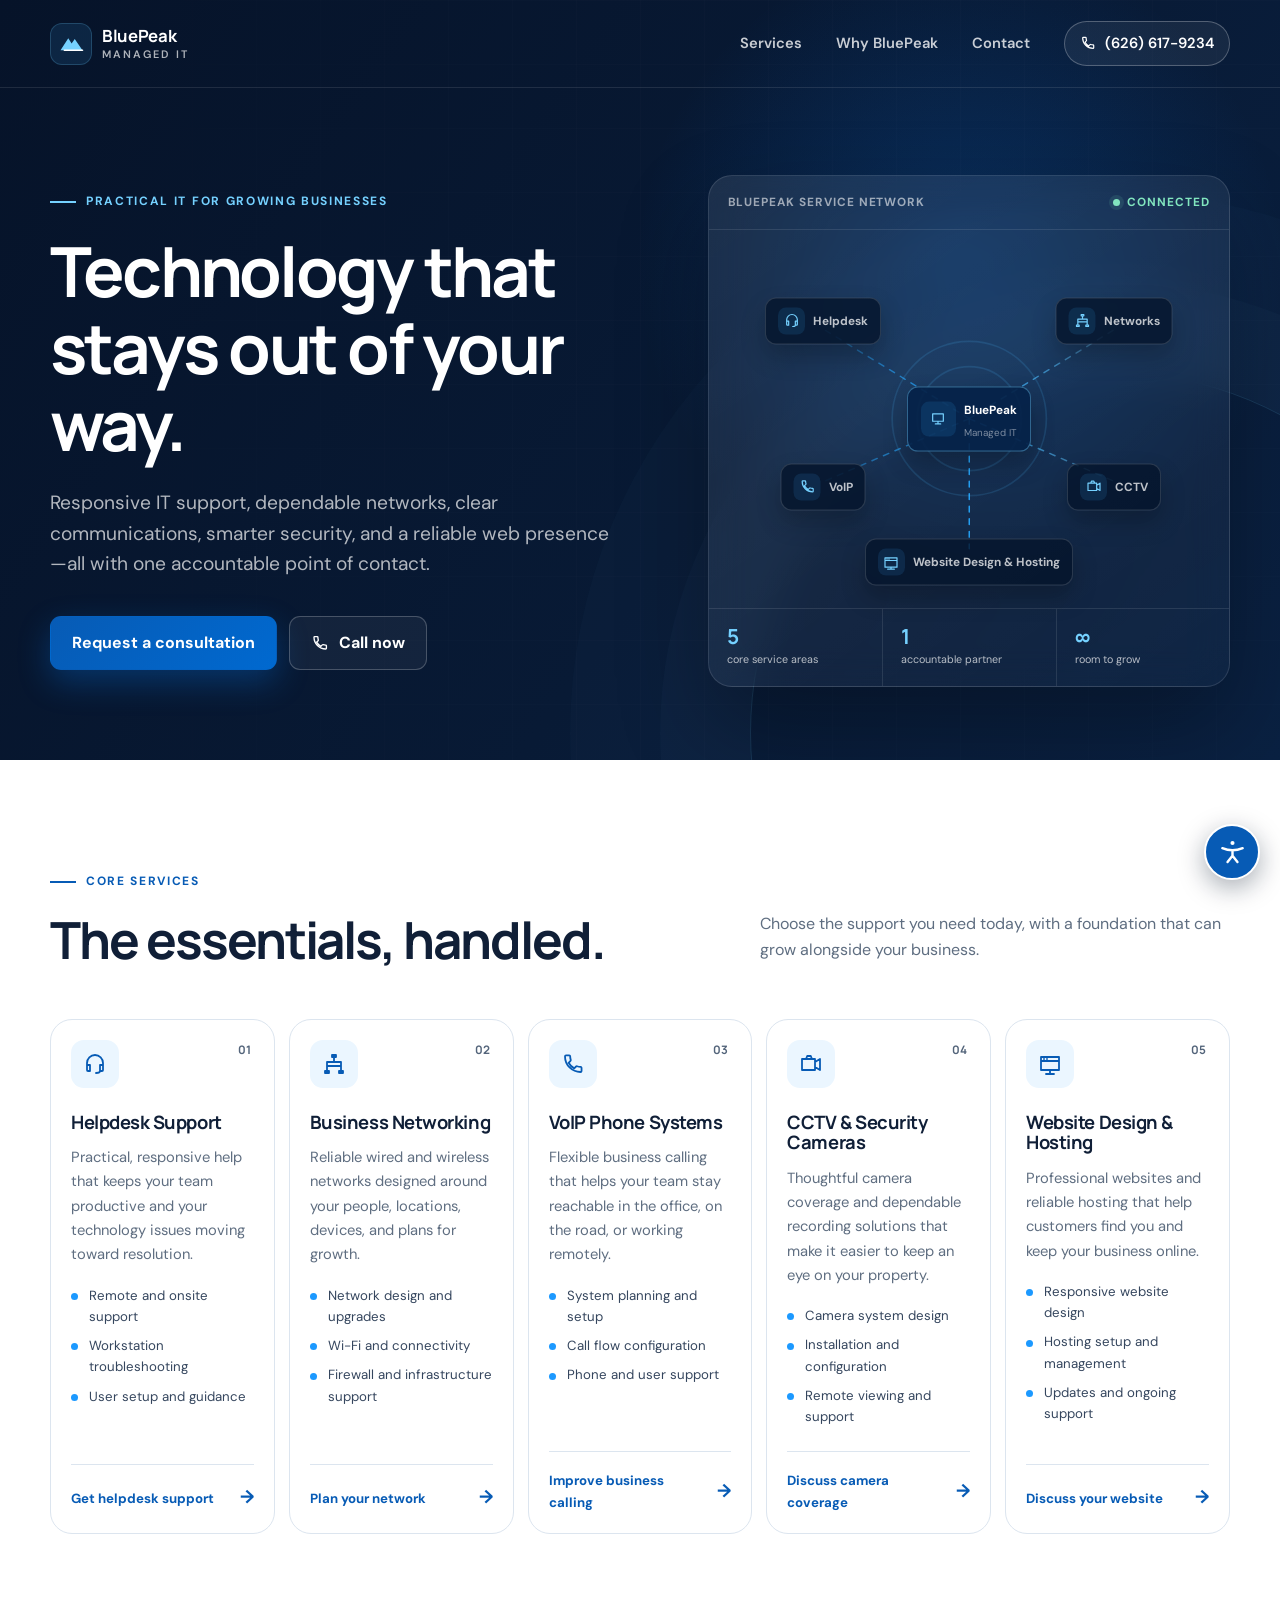
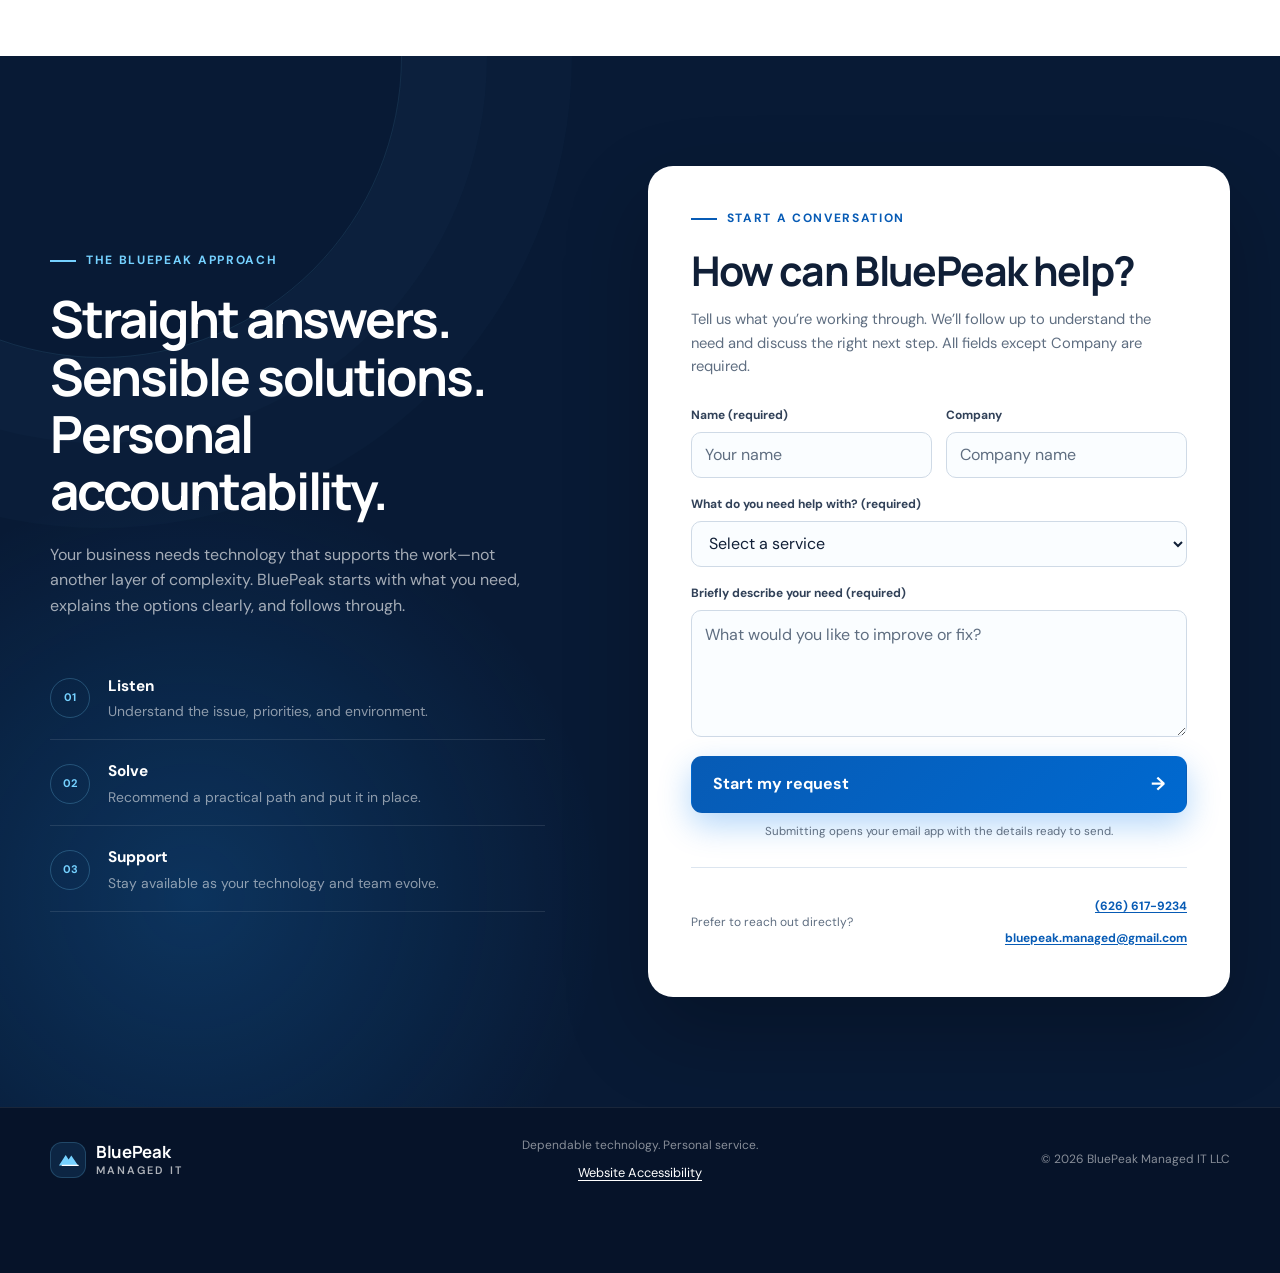
==== commit f0ef33df: "Add accessibility icon and information page" ====
--- a/index.html
+++ b/index.html
@@ -281,9 +281,19 @@
           </span>
           <span class="brand-copy"><strong>BluePeak</strong><span>Managed IT</span></span>
         </a>
-        <p>Dependable technology. Personal service.</p>
+        <div class="footer-meta">
+          <p>Dependable technology. Personal service.</p>
+          <a href="accessibility.html">Website Accessibility</a>
+        </div>
         <p>© <span id="year"></span> BluePeak Managed IT LLC</p>
       </div>
     </footer>
+
+    <a class="accessibility-fab" href="accessibility.html" aria-label="Website accessibility information" title="Website Accessibility">
+      <svg viewBox="0 0 24 24" aria-hidden="true" focusable="false">
+        <circle cx="12" cy="4.1" r="1.7" />
+        <path d="M3.6 8.4c2.8 1.2 5.6 1.8 8.4 1.8s5.6-.6 8.4-1.8M12 10.2v4.5m0 0-4.1 5.2m4.1-5.2 4.1 5.2" />
+      </svg>
+    </a>
   </body>
 </html>
--- a/styles.css
+++ b/styles.css
@@ -135,6 +135,9 @@
 
 .primary-nav a {
   position: relative;
+  display: inline-flex;
+  align-items: center;
+  min-height: 44px;
   color: rgba(255, 255, 255, 0.78);
   text-decoration: none;
   transition: color 180ms ease;
@@ -595,6 +598,7 @@
   display: flex;
   align-items: center;
   justify-content: space-between;
+  min-height: 44px;
   gap: 10px;
   margin-top: auto;
   padding-top: 18px;
@@ -781,6 +785,9 @@
 }
 
 .direct-contact a {
+  display: inline-flex;
+  align-items: center;
+  min-height: 32px;
   color: var(--blue-600);
   font-weight: 700;
   text-decoration: underline;
@@ -790,7 +797,7 @@
 .direct-contact a:hover { text-decoration: underline; }
 
 .site-footer {
-  padding: 28px 0;
+  padding: 28px 0 90px;
   color: rgba(255, 255, 255, 0.52);
   background: var(--navy-950);
   border-top: 1px solid rgba(255, 255, 255, 0.08);
@@ -813,6 +820,92 @@
 }
 
 .site-footer p:last-child { justify-self: end; }
+
+.footer-meta {
+  display: grid;
+  gap: 7px;
+  justify-items: center;
+  text-align: center;
+}
+
+.footer-meta a {
+  color: var(--white);
+  font-size: 0.8rem;
+  text-underline-offset: 3px;
+}
+
+.accessibility-fab {
+  position: fixed;
+  right: max(20px, env(safe-area-inset-right));
+  bottom: max(20px, env(safe-area-inset-bottom));
+  z-index: 40;
+  display: grid;
+  place-items: center;
+  width: 56px;
+  height: 56px;
+  border: 2px solid var(--white);
+  border-radius: 50%;
+  color: var(--white);
+  background: var(--blue-600);
+  box-shadow: 0 8px 26px rgba(6, 19, 41, 0.35);
+  transition: transform 180ms ease, box-shadow 180ms ease;
+}
+
+.accessibility-fab:hover {
+  transform: translateY(-3px);
+  box-shadow: 0 12px 30px rgba(6, 19, 41, 0.45);
+}
+
+.accessibility-fab:focus-visible {
+  outline: 3px solid var(--white);
+  outline-offset: 3px;
+  box-shadow: 0 0 0 7px var(--navy-950);
+}
+
+.accessibility-fab svg {
+  width: 29px;
+  height: 29px;
+  fill: none;
+  stroke: currentColor;
+  stroke-width: 2;
+  stroke-linecap: round;
+  stroke-linejoin: round;
+}
+
+.accessibility-fab circle { fill: currentColor; stroke: none; }
+
+.accessibility-page { background: var(--surface); }
+
+.accessibility-header {
+  padding: 20px 0;
+  color: var(--white);
+  background: var(--navy-950);
+}
+
+.accessibility-header .shell {
+  display: flex;
+  align-items: center;
+  justify-content: space-between;
+  gap: 20px;
+}
+
+.accessibility-header nav a {
+  display: inline-flex;
+  align-items: center;
+  min-height: 44px;
+  color: var(--white);
+  text-underline-offset: 3px;
+}
+
+.accessibility-main {
+  max-width: 760px;
+  padding-block: clamp(65px, 8vw, 110px);
+}
+
+.accessibility-main h1 { font-size: clamp(2.5rem, 5vw, 4rem); }
+.accessibility-main h2 { margin-top: 45px; font-size: 1.65rem; }
+.accessibility-main p { color: var(--ink); line-height: 1.75; }
+.accessibility-main a { color: var(--blue-600); text-underline-offset: 3px; }
 
 .reveal {
   opacity: 1;
@@ -923,6 +1016,7 @@
   .contact-card { border-radius: 19px; }
   .direct-contact { align-items: flex-start; flex-direction: column; }
   .direct-contact div { justify-items: start; }
+  .accessibility-fab { right: 16px; bottom: max(16px, env(safe-area-inset-bottom)); width: 52px; height: 52px; }
 }
 
 @media (prefers-reduced-motion: reduce) {
@@ -942,3 +1036,5 @@
 .site-footer :focus-visible {
   outline-color: var(--blue-300);
 }
+
+.accessibility-header :focus-visible { outline-color: var(--blue-300); }
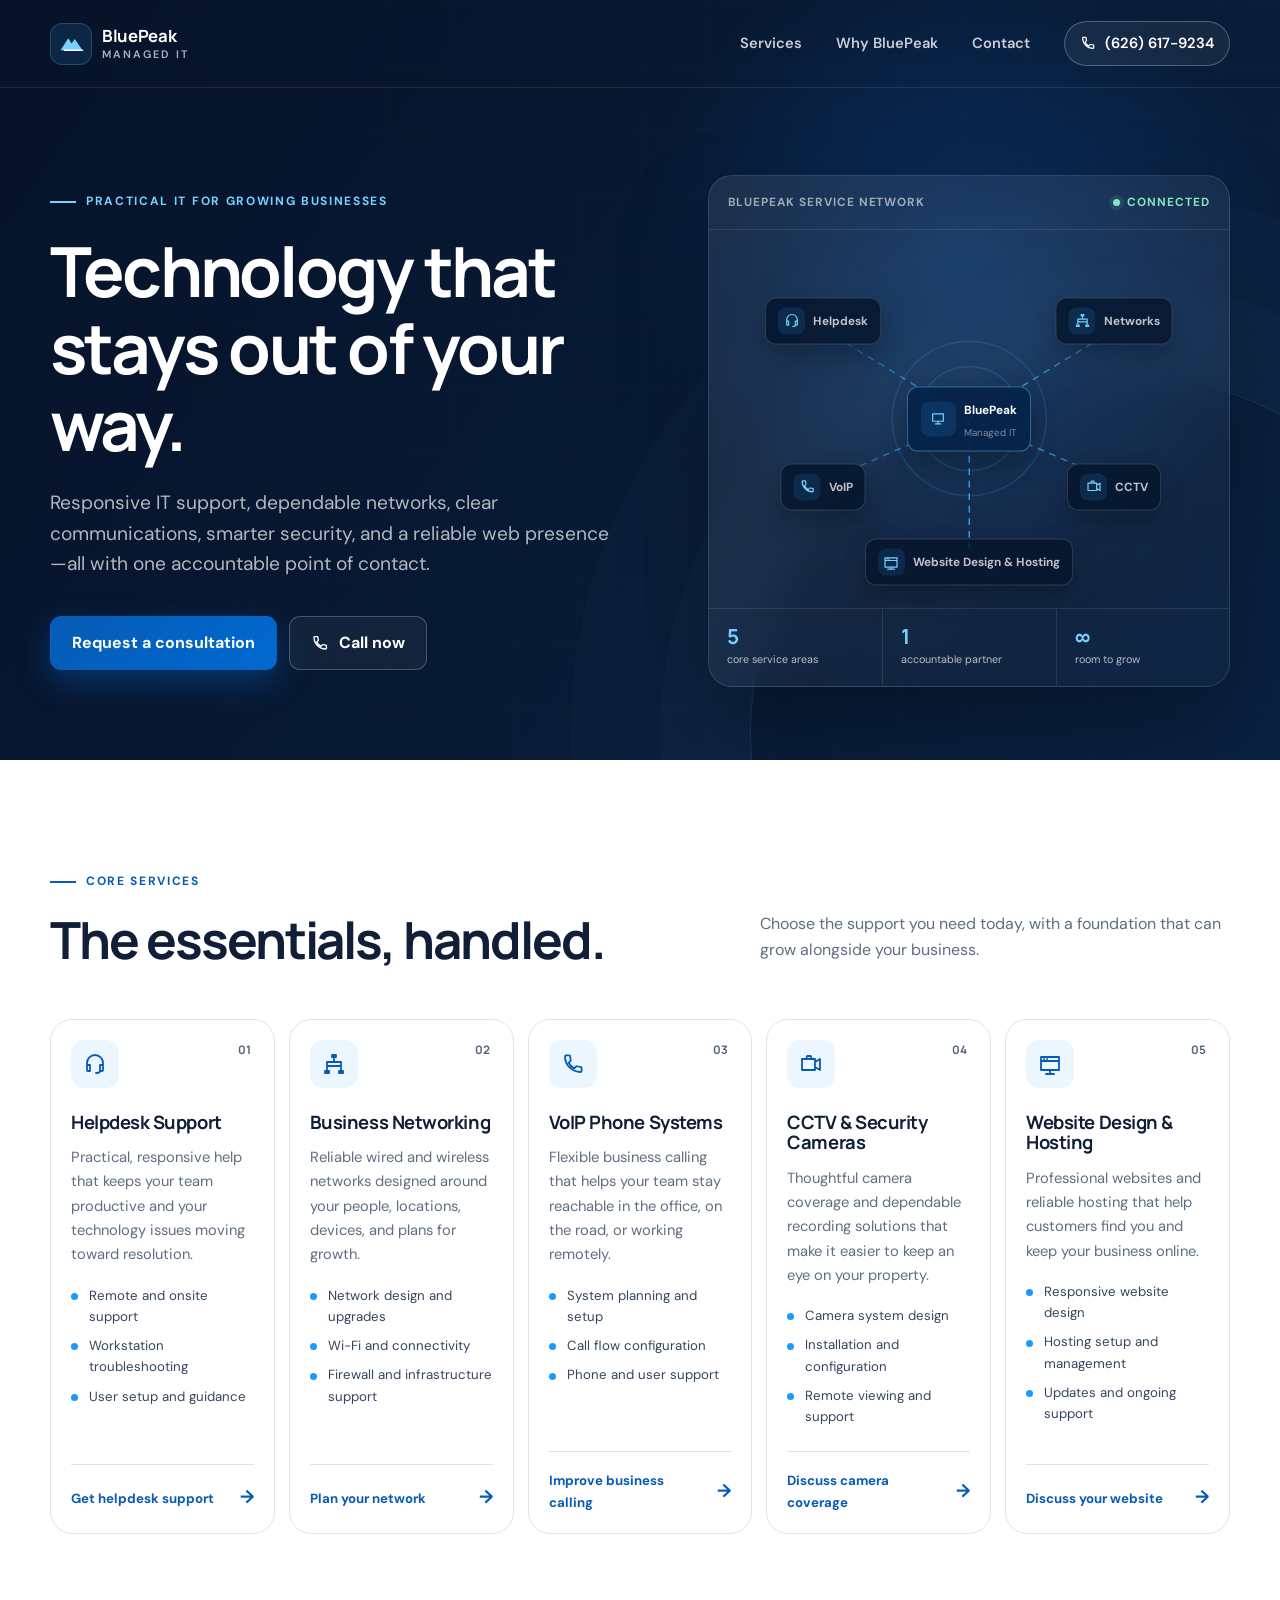
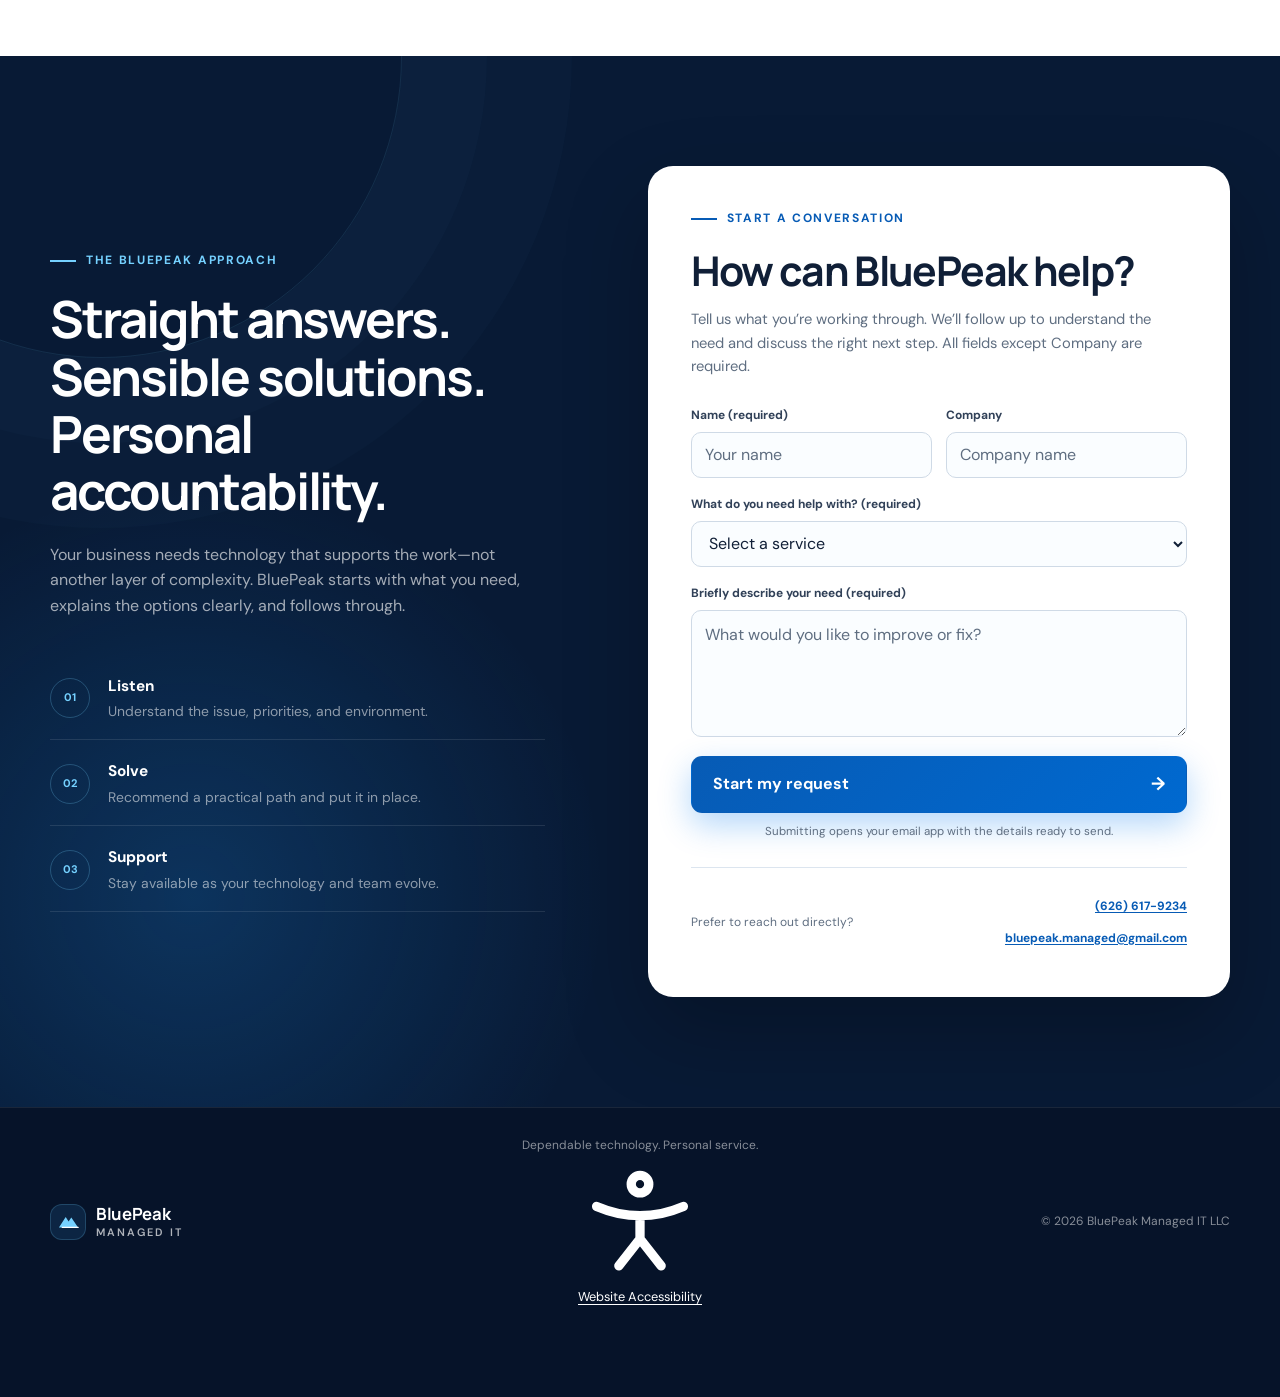
==== commit c419d065: "Move accessibility icon into footer link" ====
--- a/index.html
+++ b/index.html
@@ -283,17 +283,17 @@
         </a>
         <div class="footer-meta">
           <p>Dependable technology. Personal service.</p>
-          <a href="accessibility.html">Website Accessibility</a>
+          <a href="accessibility.html">
+            <svg viewBox="0 0 24 24" aria-hidden="true" focusable="false">
+              <circle cx="12" cy="4.1" r="1.7" />
+              <path d="M3.6 8.4c2.8 1.2 5.6 1.8 8.4 1.8s5.6-.6 8.4-1.8M12 10.2v4.5m0 0-4.1 5.2m4.1-5.2 4.1 5.2" />
+            </svg>
+            Website Accessibility
+          </a>
         </div>
         <p>© <span id="year"></span> BluePeak Managed IT LLC</p>
       </div>
     </footer>
 
-    <a class="accessibility-fab" href="accessibility.html" aria-label="Website accessibility information" title="Website Accessibility">
-      <svg viewBox="0 0 24 24" aria-hidden="true" focusable="false">
-        <circle cx="12" cy="4.1" r="1.7" />
-        <path d="M3.6 8.4c2.8 1.2 5.6 1.8 8.4 1.8s5.6-.6 8.4-1.8M12 10.2v4.5m0 0-4.1 5.2m4.1-5.2 4.1 5.2" />
-      </svg>
-    </a>
   </body>
 </html>
